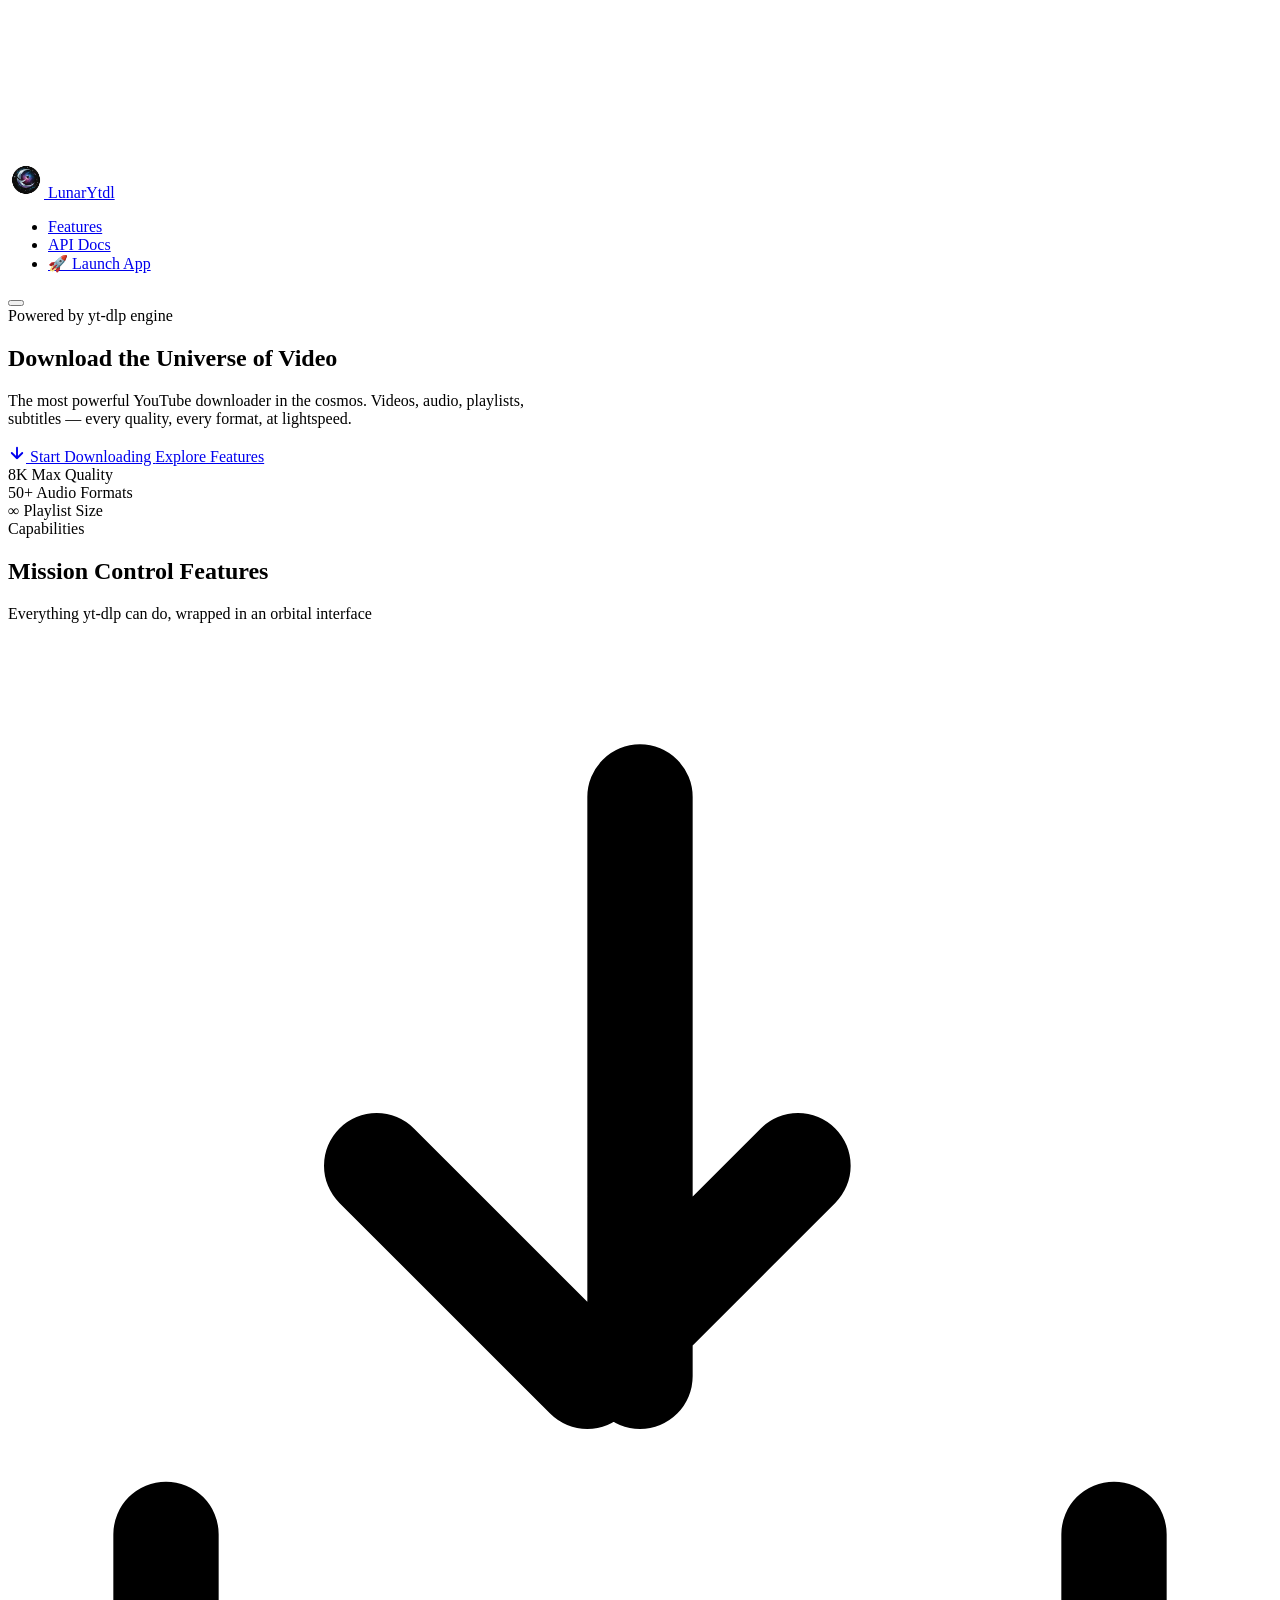
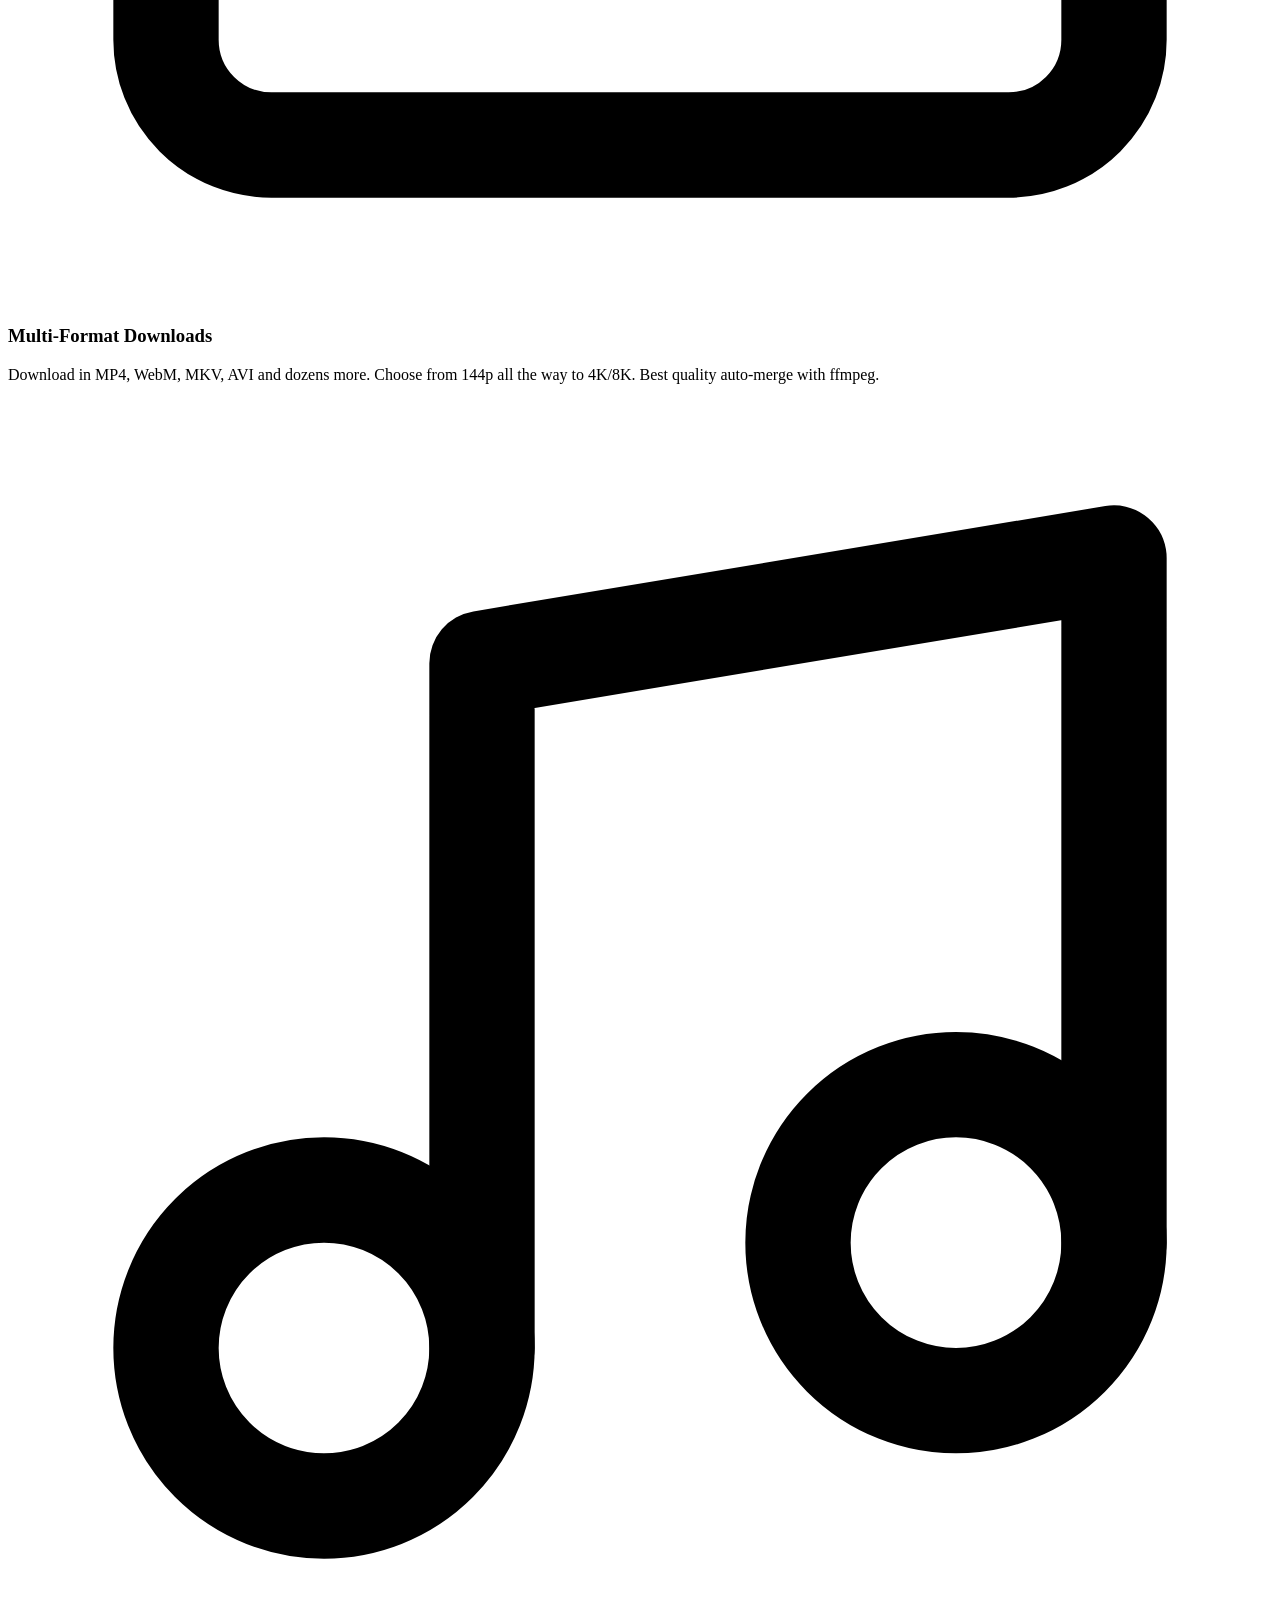
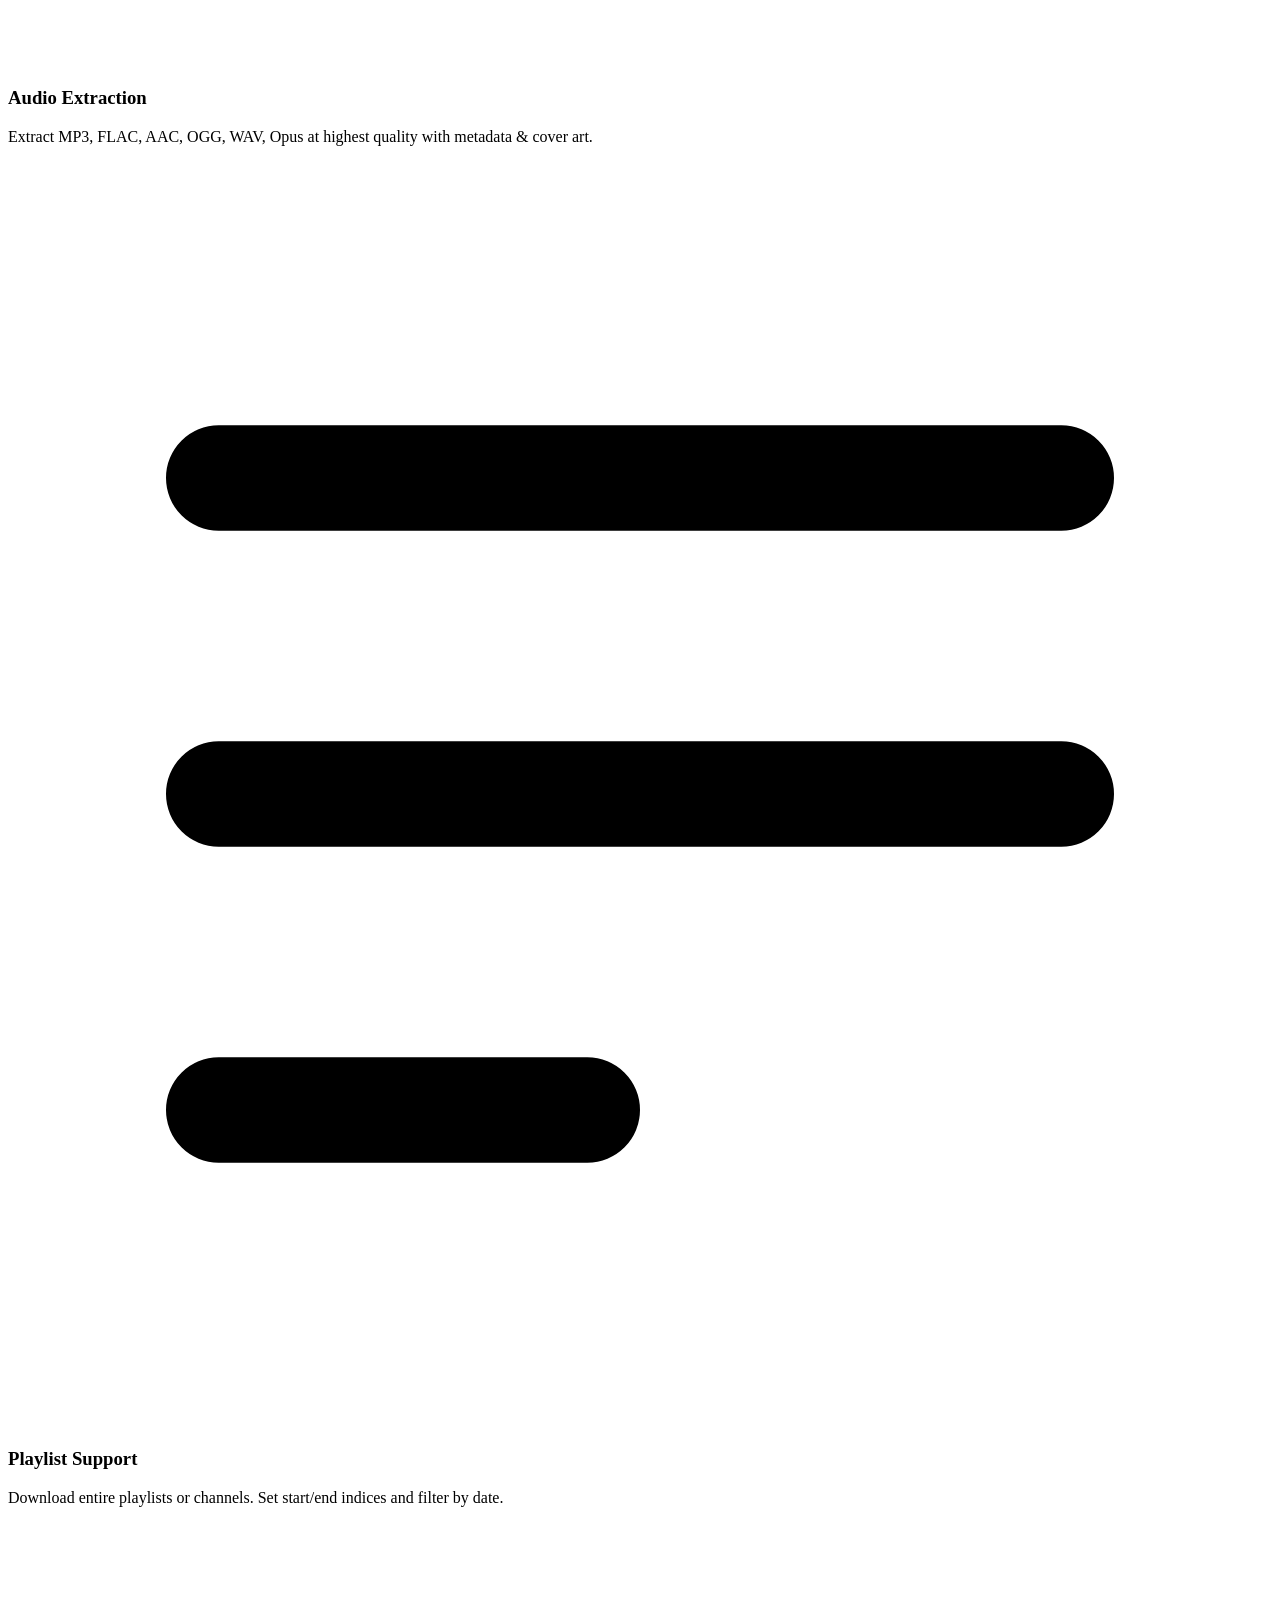
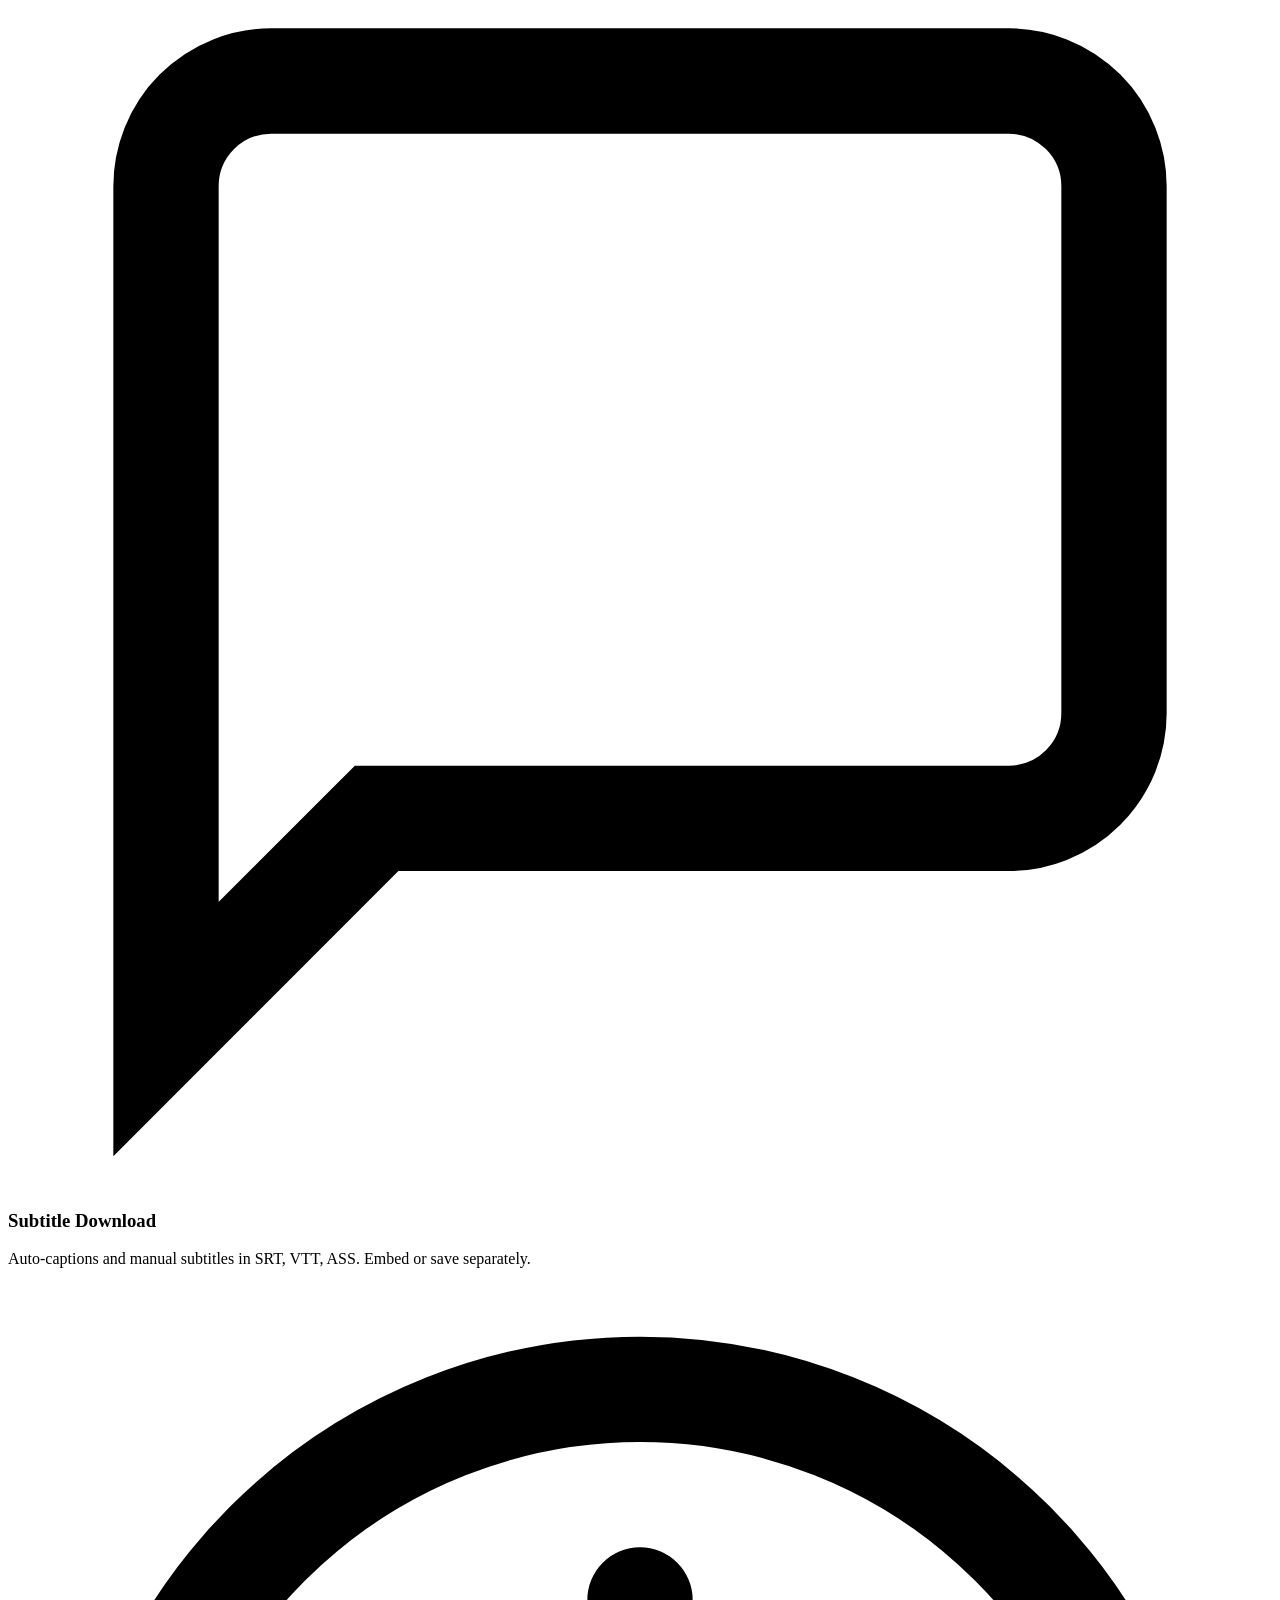
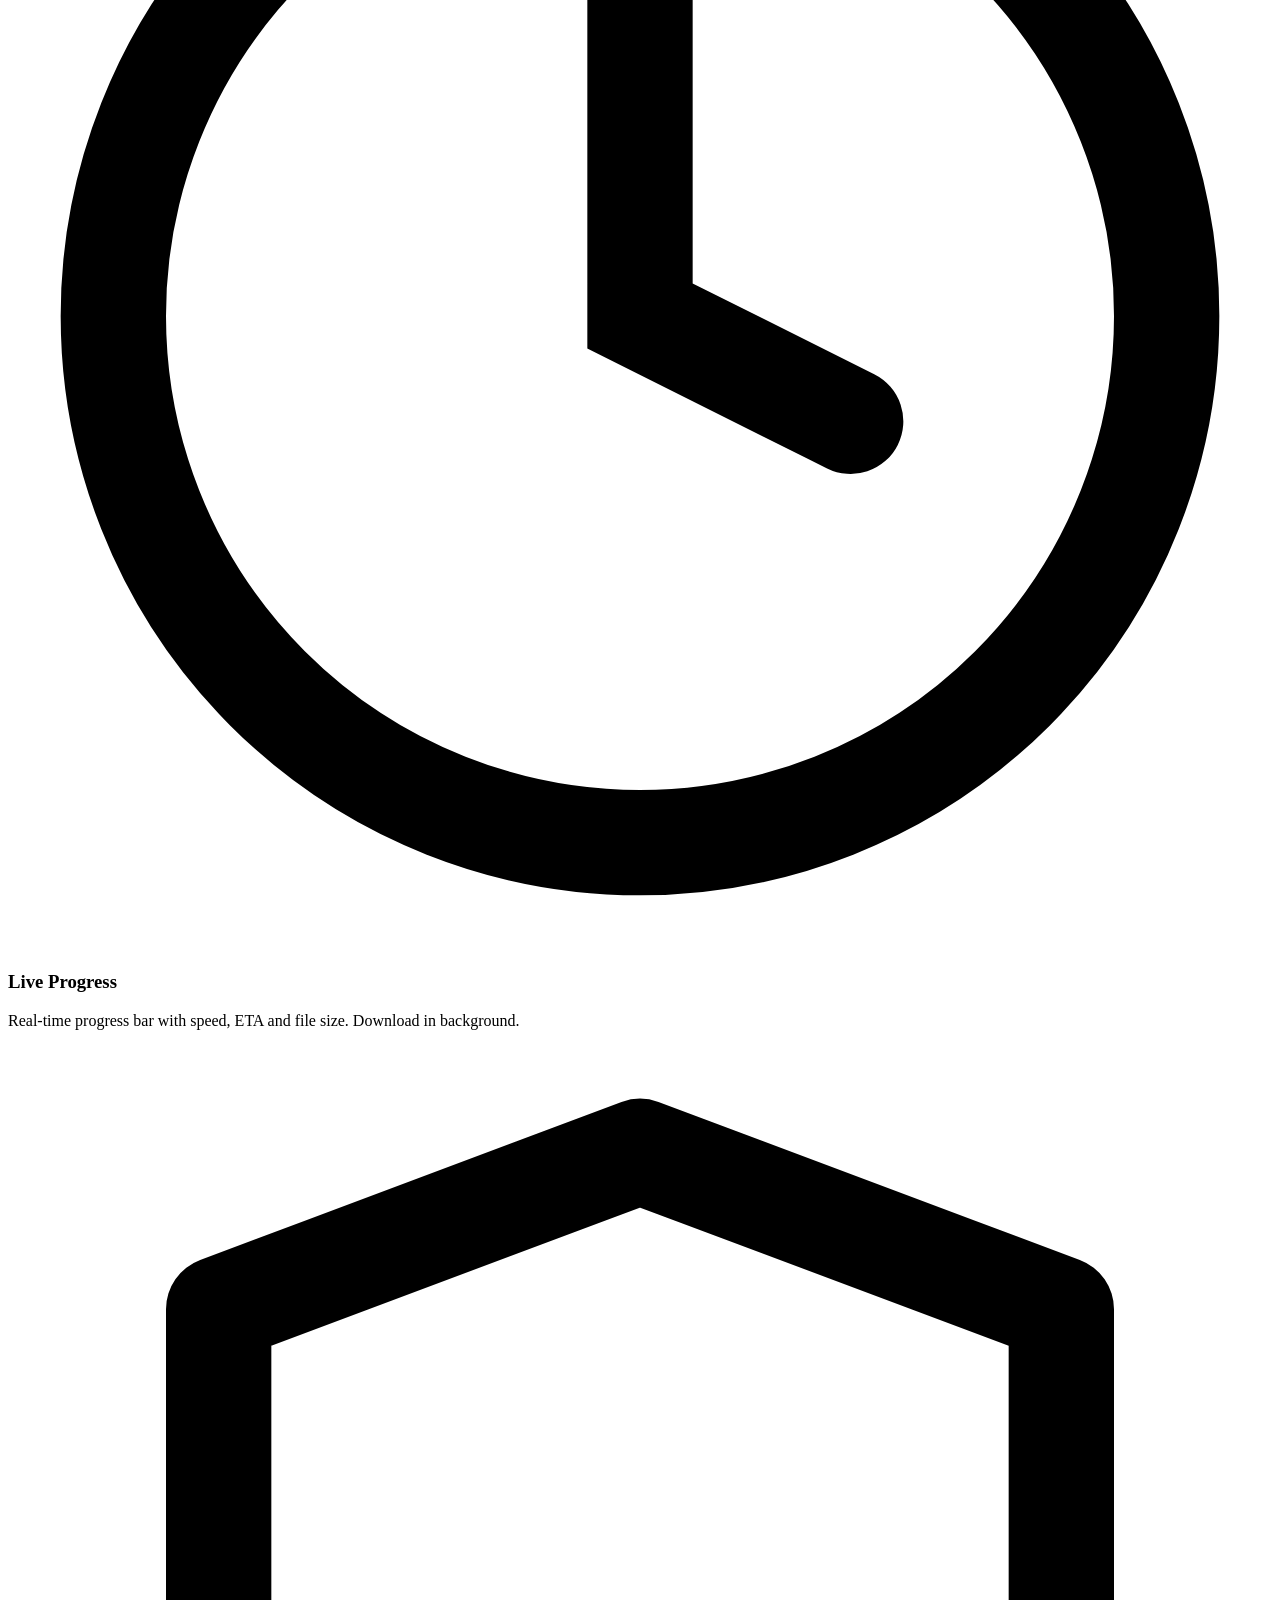
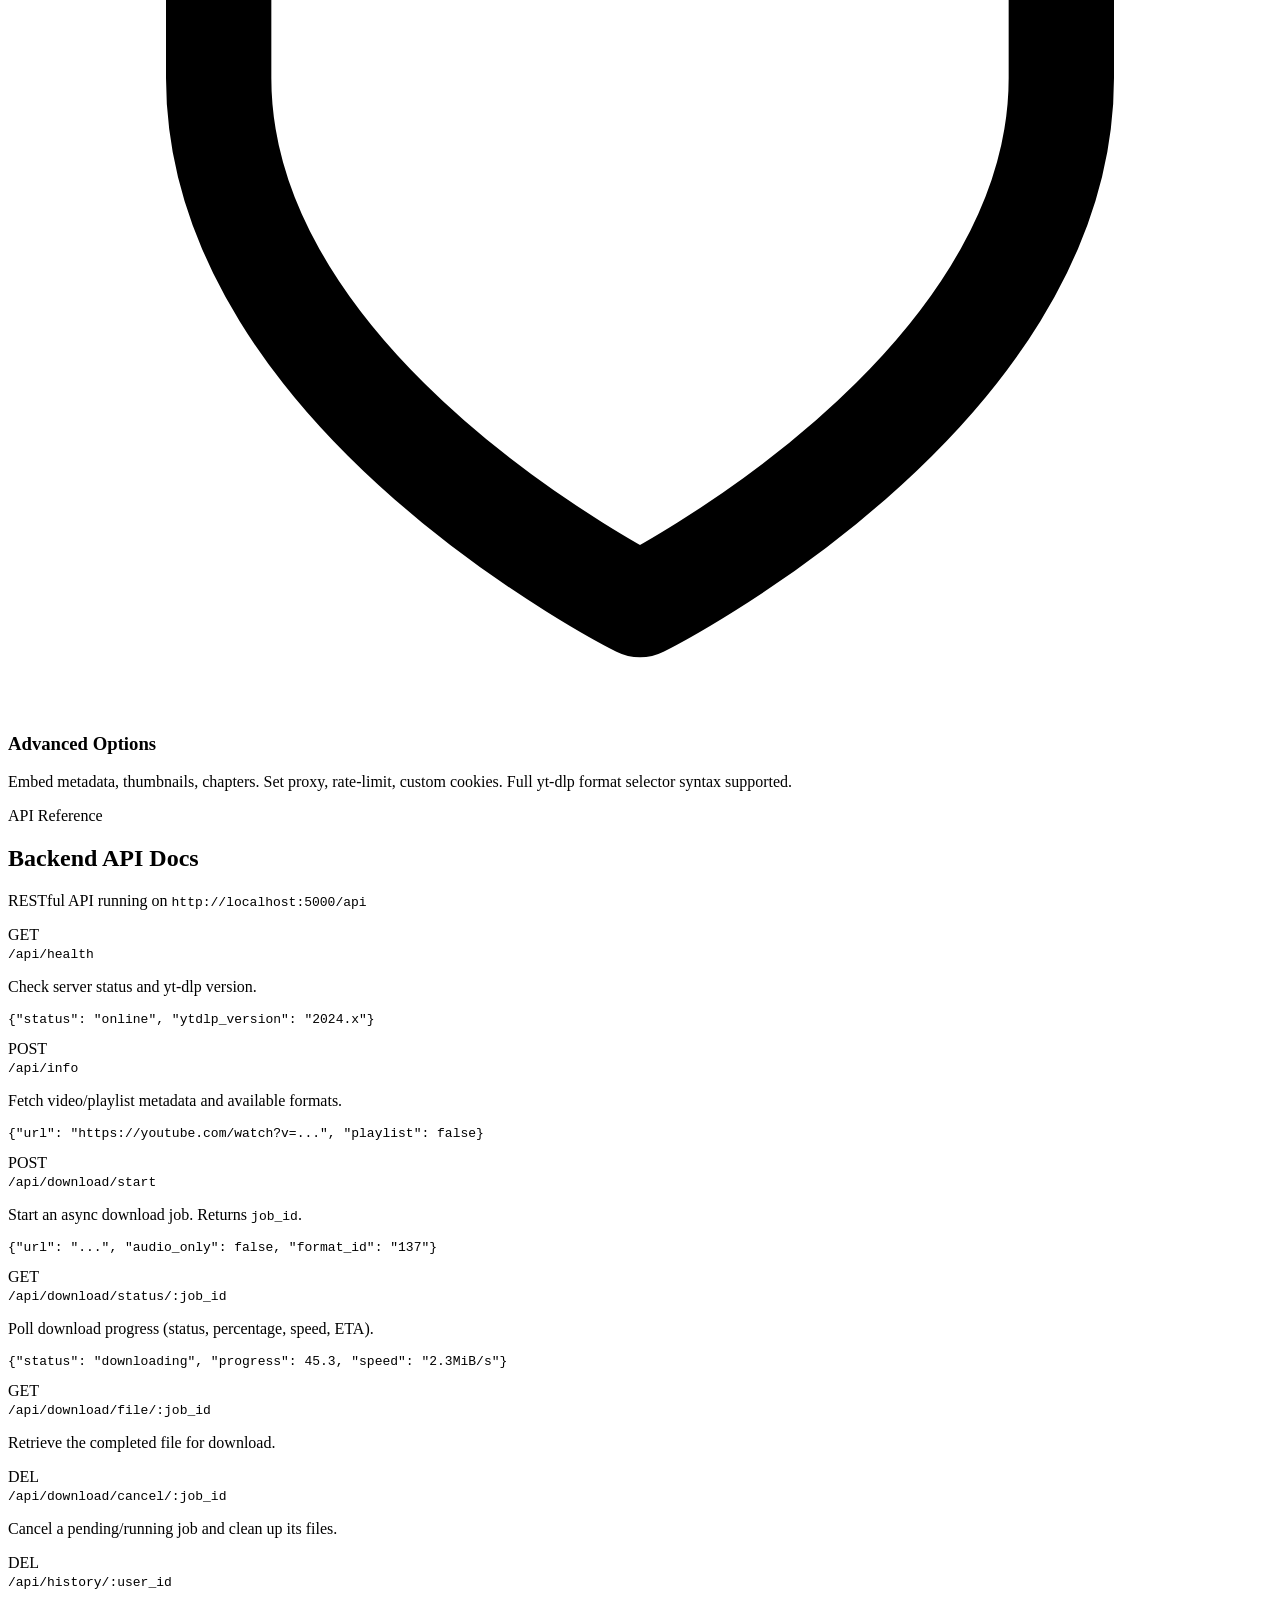
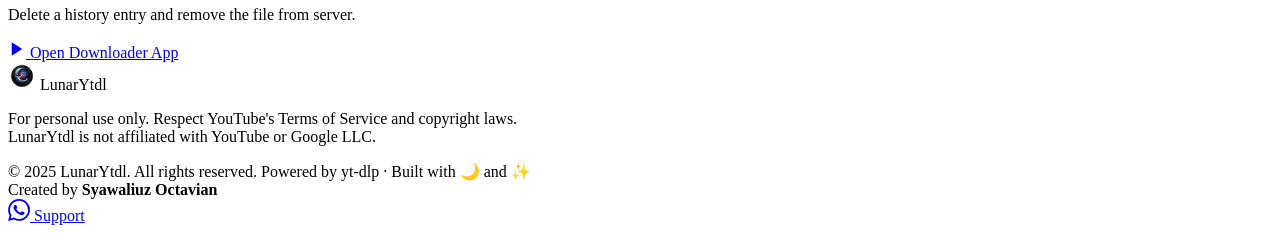
==== index.html @ 999de2ae "Add files via upload" ====
<!DOCTYPE html>
<html lang="en">
<head>
  <meta charset="UTF-8" />
  <meta name="viewport" content="width=device-width, initial-scale=1.0, viewport-fit=cover" />
  <meta name="description" content="LunarYtdl — Advanced YouTube Downloader. Download videos, audio, playlists with any quality." />
  <title>LunarYtdl — Documentation</title>

  <!-- Google Fonts -->
  <link rel="preconnect" href="https://fonts.googleapis.com" />
  <link rel="preconnect" href="https://fonts.gstatic.com" crossorigin />
  <link href="https://fonts.googleapis.com/css2?family=Outfit:wght@100..900&family=Space+Mono:ital,wght@0,400;0,700;1,400&display=swap" rel="stylesheet" />

  <!-- Stylesheets -->
  <link rel="stylesheet" href="css/main.css" />
  <link rel="stylesheet" href="css/animations.css" />
</head>
<body>

<!-- ═══════════════════════════════════════════════════
     CANVAS — Star Field Background
══════════════════════════════════════════════════════ -->
<canvas id="starfield" aria-hidden="true"></canvas>

<!-- ═══════════════════════════════════════════════════
     NEBULA BLOBS — Ambient background glows
══════════════════════════════════════════════════════ -->
<div class="nebula" aria-hidden="true">
  <div class="nebula__blob nebula__blob--1"></div>
  <div class="nebula__blob nebula__blob--2"></div>
  <div class="nebula__blob nebula__blob--3"></div>
</div>

<!-- ═══════════════════════════════════════════════════
     HEADER / NAV
══════════════════════════════════════════════════════ -->
<header class="header" id="header">
  <nav class="nav container">
    <!-- Logo -->
    <a href="/" class="logo" aria-label="LunarYtdl Home">
      <img class="logo__icon" src="logo.png" alt="LunarYtdl" width="36" height="36" style="border-radius:50%;object-fit:cover;">
      <span class="logo__text">Lunar<span class="logo__accent">Ytdl</span></span>
    </a>

    <!-- Nav links -->
    <ul class="nav__links" role="list">
      <li><a href="#features" class="nav__link">Features</a></li>
      <li><a href="#api-docs" class="nav__link">API Docs</a></li>
      <li><a href="downloader.html" class="btn btn--primary btn--sm">🚀 Launch App</a></li>
    </ul>

    <!-- Mobile menu toggle -->
    <button class="nav__burger" id="navBurger" aria-label="Toggle menu" aria-expanded="false">
      <span></span><span></span><span></span>
    </button>
  </nav>
</header>

<!-- ═══════════════════════════════════════════════════
     HERO SECTION
══════════════════════════════════════════════════════ -->
<section class="hero" id="hero">
  <div class="container hero__inner">
    <div class="hero__badge">
      <span class="pulse-dot" aria-hidden="true"></span>
      Powered by yt-dlp engine
    </div>

    <h1 class="hero__title">
      <span class="hero__title-line">Download the</span>
      <span class="hero__title-line hero__title-gradient">Universe of Video</span>
    </h1>

    <p class="hero__subtitle">
      The most powerful YouTube downloader in the cosmos. Videos, audio, playlists,<br class="desktop-only"/>
      subtitles — every quality, every format, at lightspeed.
    </p>

    <div class="hero__actions">
      <a href="downloader.html" class="btn btn--primary btn--lg">
        <svg width="18" height="18" viewBox="0 0 24 24" fill="none" aria-hidden="true"><path d="M12 5v14M5 12l7 7 7-7" stroke="currentColor" stroke-width="2.5" stroke-linecap="round" stroke-linejoin="round"/></svg>
        Start Downloading
      </a>
      <a href="#features" class="btn btn--ghost btn--lg">Explore Features</a>
    </div>

    <!-- Floating stats -->
    <div class="hero__stats" aria-label="Key statistics">
      <div class="stat-card">
        <span class="stat-card__number">8K</span>
        <span class="stat-card__label">Max Quality</span>
      </div>
      <div class="stat-card">
        <span class="stat-card__number">50+</span>
        <span class="stat-card__label">Audio Formats</span>
      </div>
      <div class="stat-card">
        <span class="stat-card__number">∞</span>
        <span class="stat-card__label">Playlist Size</span>
      </div>
    </div>
  </div>
</section>

<!-- ═══════════════════════════════════════════════════
     FEATURES SECTION
══════════════════════════════════════════════════════ -->
<section class="features section" id="features">
  <div class="container">
    <div class="section__header">
      <span class="section__eyebrow">Capabilities</span>
      <h2 class="section__title">Mission Control Features</h2>
      <p class="section__desc">Everything yt-dlp can do, wrapped in an orbital interface</p>
    </div>

    <div class="features__grid">
      <div class="feature-card feature-card--large">
        <div class="feature-card__icon">
          <svg viewBox="0 0 24 24" fill="none"><path d="M15 10l-4 4-4-4M12 14V3" stroke="currentColor" stroke-width="2" stroke-linecap="round" stroke-linejoin="round"/><path d="M3 17v2a2 2 0 002 2h14a2 2 0 002-2v-2" stroke="currentColor" stroke-width="2" stroke-linecap="round"/></svg>
        </div>
        <h3>Multi-Format Downloads</h3>
        <p>Download in MP4, WebM, MKV, AVI and dozens more. Choose from 144p all the way to 4K/8K. Best quality auto-merge with ffmpeg.</p>
      </div>

      <div class="feature-card">
        <div class="feature-card__icon">
          <svg viewBox="0 0 24 24" fill="none"><path d="M9 18V5l12-2v13" stroke="currentColor" stroke-width="2" stroke-linecap="round" stroke-linejoin="round"/><circle cx="6" cy="18" r="3" stroke="currentColor" stroke-width="2"/><circle cx="18" cy="16" r="3" stroke="currentColor" stroke-width="2"/></svg>
        </div>
        <h3>Audio Extraction</h3>
        <p>Extract MP3, FLAC, AAC, OGG, WAV, Opus at highest quality with metadata & cover art.</p>
      </div>

      <div class="feature-card">
        <div class="feature-card__icon">
          <svg viewBox="0 0 24 24" fill="none"><path d="M4 6h16M4 12h16M4 18h7" stroke="currentColor" stroke-width="2" stroke-linecap="round"/></svg>
        </div>
        <h3>Playlist Support</h3>
        <p>Download entire playlists or channels. Set start/end indices and filter by date.</p>
      </div>

      <div class="feature-card">
        <div class="feature-card__icon">
          <svg viewBox="0 0 24 24" fill="none"><path d="M21 15a2 2 0 01-2 2H7l-4 4V5a2 2 0 012-2h14a2 2 0 012 2z" stroke="currentColor" stroke-width="2" stroke-linecap="round"/></svg>
        </div>
        <h3>Subtitle Download</h3>
        <p>Auto-captions and manual subtitles in SRT, VTT, ASS. Embed or save separately.</p>
      </div>

      <div class="feature-card">
        <div class="feature-card__icon">
          <svg viewBox="0 0 24 24" fill="none"><circle cx="12" cy="12" r="10" stroke="currentColor" stroke-width="2"/><path d="M12 6v6l4 2" stroke="currentColor" stroke-width="2" stroke-linecap="round"/></svg>
        </div>
        <h3>Live Progress</h3>
        <p>Real-time progress bar with speed, ETA and file size. Download in background.</p>
      </div>

      <div class="feature-card feature-card--large">
        <div class="feature-card__icon">
          <svg viewBox="0 0 24 24" fill="none"><path d="M12 22s8-4 8-10V5l-8-3-8 3v7c0 6 8 10 8 10z" stroke="currentColor" stroke-width="2" stroke-linecap="round" stroke-linejoin="round"/></svg>
        </div>
        <h3>Advanced Options</h3>
        <p>Embed metadata, thumbnails, chapters. Set proxy, rate-limit, custom cookies. Full yt-dlp format selector syntax supported.</p>
      </div>
    </div>
  </div>
</section>

<!-- ═══════════════════════════════════════════════════
     API DOCUMENTATION SECTION
══════════════════════════════════════════════════════ -->
<section class="section" id="api-docs">
  <div class="container">
    <div class="section__header">
      <span class="section__eyebrow">API Reference</span>
      <h2 class="section__title">Backend API Docs</h2>
      <p class="section__desc">RESTful API running on <code class="inline-code">http://localhost:5000/api</code></p>
    </div>

    <div class="docs-grid">
      <div class="doc-card">
        <div class="doc-card__method doc-card__method--get">GET</div>
        <div class="doc-card__content">
          <code class="doc-card__endpoint">/api/health</code>
          <p>Check server status and yt-dlp version.</p>
          <pre class="doc-card__example">{"status": "online", "ytdlp_version": "2024.x"}</pre>
        </div>
      </div>

      <div class="doc-card">
        <div class="doc-card__method doc-card__method--post">POST</div>
        <div class="doc-card__content">
          <code class="doc-card__endpoint">/api/info</code>
          <p>Fetch video/playlist metadata and available formats.</p>
          <pre class="doc-card__example">{"url": "https://youtube.com/watch?v=...", "playlist": false}</pre>
        </div>
      </div>

      <div class="doc-card">
        <div class="doc-card__method doc-card__method--post">POST</div>
        <div class="doc-card__content">
          <code class="doc-card__endpoint">/api/download/start</code>
          <p>Start an async download job. Returns <code>job_id</code>.</p>
          <pre class="doc-card__example">{"url": "...", "audio_only": false, "format_id": "137"}</pre>
        </div>
      </div>

      <div class="doc-card">
        <div class="doc-card__method doc-card__method--get">GET</div>
        <div class="doc-card__content">
          <code class="doc-card__endpoint">/api/download/status/:job_id</code>
          <p>Poll download progress (status, percentage, speed, ETA).</p>
          <pre class="doc-card__example">{"status": "downloading", "progress": 45.3, "speed": "2.3MiB/s"}</pre>
        </div>
      </div>

      <div class="doc-card">
        <div class="doc-card__method doc-card__method--get">GET</div>
        <div class="doc-card__content">
          <code class="doc-card__endpoint">/api/download/file/:job_id</code>
          <p>Retrieve the completed file for download.</p>
        </div>
      </div>

      <div class="doc-card">
        <div class="doc-card__method doc-card__method--delete">DEL</div>
        <div class="doc-card__content">
          <code class="doc-card__endpoint">/api/download/cancel/:job_id</code>
          <p>Cancel a pending/running job and clean up its files.</p>
        </div>
      </div>

      <div class="doc-card">
        <div class="doc-card__method doc-card__method--delete">DEL</div>
        <div class="doc-card__content">
          <code class="doc-card__endpoint">/api/history/:user_id</code>
          <p>Delete a history entry and remove the file from server.</p>
        </div>
      </div>
    </div>

    <div class="docs-launch-cta">
      <a href="downloader.html" class="btn btn--primary btn--lg">
        <svg width="18" height="18" viewBox="0 0 24 24" fill="none" aria-hidden="true"><path d="M5 3l14 9-14 9V3z" fill="currentColor"/></svg>
        Open Downloader App
      </a>
    </div>
  </div>
</section>

<!-- ═══════════════════════════════════════════════════
     TOAST NOTIFICATIONS
══════════════════════════════════════════════════════ -->
<div class="toast-container" id="toastContainer" aria-live="polite" role="status"></div>

<!-- ═══════════════════════════════════════════════════
     FOOTER
══════════════════════════════════════════════════════ -->
<footer class="footer">
  <div class="container footer__inner">
    <div class="footer__brand">
      <img class="logo__icon" src="logo.png" alt="LunarYtdl" width="28" height="28" style="border-radius:50%;object-fit:cover;">
      <span class="footer__brand-name">LunarYtdl</span>
    </div>

    <p class="footer__disclaimer">
      For personal use only. Respect YouTube's Terms of Service and copyright laws.<br/>
      LunarYtdl is not affiliated with YouTube or Google LLC.
    </p>
  </div>

  <!-- Copyright bar -->
  <div class="footer__copyright">
    <div class="container">
      <span>© 2025 LunarYtdl. All rights reserved.</span>
      <span>Powered by yt-dlp · Built with 🌙 and ✨</span>
    </div>
  </div>
</footer>

<!-- Fixed creator credit bottom-right -->
<div class="creator-credit">Created by <strong>Syawaliuz Octavian</strong></div>

<!-- WhatsApp Contact Button -->
<a href="https://wa.me/?text=Hi%2C%20I%20need%20help%20with%20LunarYtdl" 
   class="wa-contact-btn" 
   target="_blank" 
   rel="noopener noreferrer"
   title="Contact Support via WhatsApp"
   aria-label="Contact support via WhatsApp">
  <svg viewBox="0 0 24 24" fill="currentColor" width="22" height="22">
    <path d="M17.472 14.382c-.297-.149-1.758-.867-2.03-.967-.273-.099-.471-.148-.67.15-.197.297-.767.966-.94 1.164-.173.199-.347.223-.644.075-.297-.15-1.255-.463-2.39-1.475-.883-.788-1.48-1.761-1.653-2.059-.173-.297-.018-.458.13-.606.134-.133.298-.347.446-.52.149-.174.198-.298.298-.497.099-.198.05-.371-.025-.52-.075-.149-.669-1.612-.916-2.207-.242-.579-.487-.5-.669-.51-.173-.008-.371-.01-.57-.01-.198 0-.52.074-.792.372-.272.297-1.04 1.016-1.04 2.479 0 1.462 1.065 2.875 1.213 3.074.149.198 2.096 3.2 5.077 4.487.709.306 1.262.489 1.694.625.712.227 1.36.195 1.871.118.571-.085 1.758-.719 2.006-1.413.248-.694.248-1.289.173-1.413-.074-.124-.272-.198-.57-.347m-5.421 7.403h-.004a9.87 9.87 0 01-5.031-1.378l-.361-.214-3.741.982.998-3.648-.235-.374a9.86 9.86 0 01-1.51-5.26c.001-5.45 4.436-9.884 9.888-9.884 2.64 0 5.122 1.03 6.988 2.898a9.825 9.825 0 012.893 6.994c-.003 5.45-4.437 9.884-9.885 9.884m8.413-18.297A11.815 11.815 0 0012.05 0C5.495 0 .16 5.335.157 11.892c0 2.096.547 4.142 1.588 5.945L.057 24l6.305-1.654a11.882 11.882 0 005.683 1.448h.005c6.554 0 11.89-5.335 11.893-11.893a11.821 11.821 0 00-3.48-8.413Z"/>
  </svg>
  <span>Support</span>
</a>

<!-- ═══════════════════════════════════════════════════
     SCRIPTS
══════════════════════════════════════════════════════ -->
<script src="js/stars.js"></script>
<script src="js/ui.js"></script>
<script>
  // Minimal init for docs page
  document.addEventListener('DOMContentLoaded', () => {
    if (typeof UI !== 'undefined') UI.init();
  });
</script>
</body>
</html>
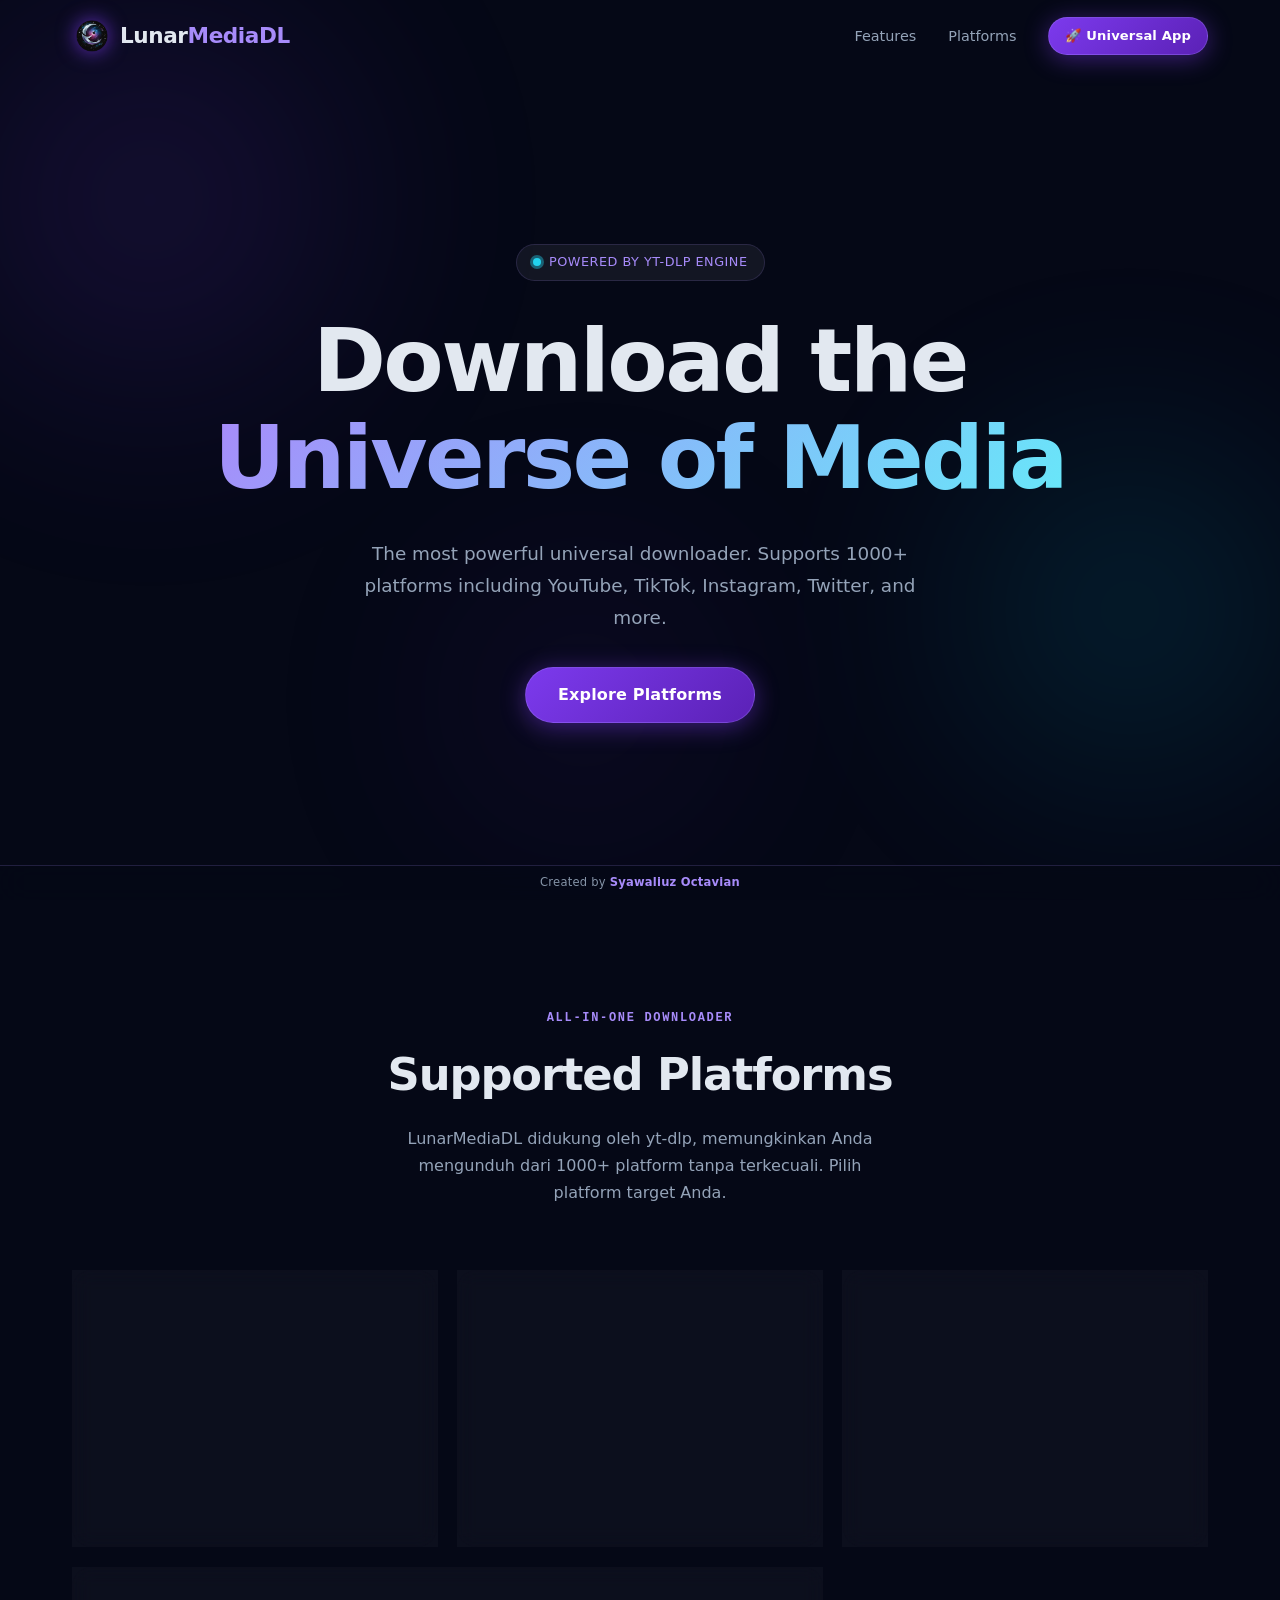
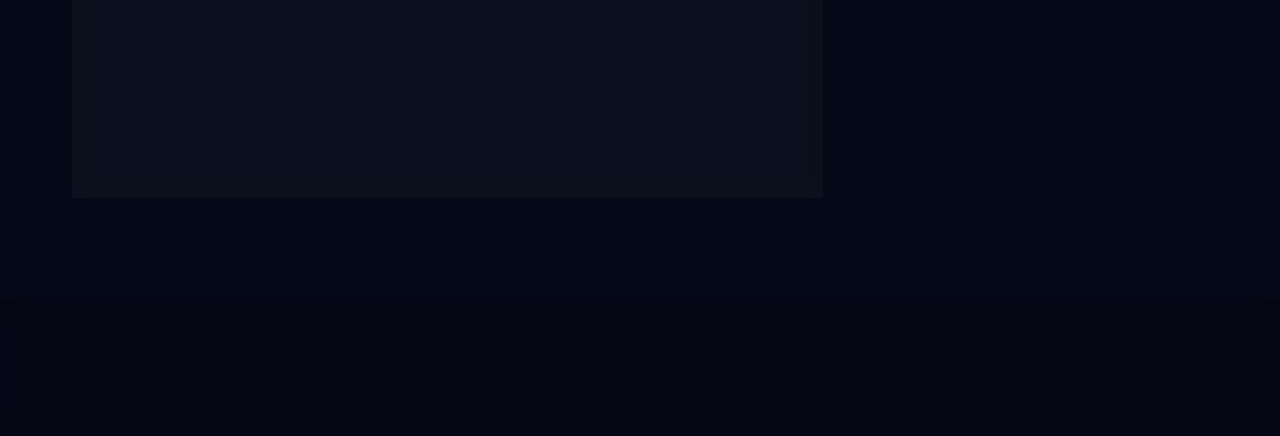
==== commit 280e5cb8: "Create index.html" ====
--- a/index.html
+++ b/index.html
@@ -3,306 +3,103 @@
 <head>
   <meta charset="UTF-8" />
   <meta name="viewport" content="width=device-width, initial-scale=1.0, viewport-fit=cover" />
-  <meta name="description" content="LunarYtdl — Advanced YouTube Downloader. Download videos, audio, playlists with any quality." />
-  <title>LunarYtdl — Documentation</title>
-
-  <!-- Google Fonts -->
+  <meta name="description" content="LunarMediaDL — Advanced Media Downloader for all platforms." />
+  <title>LunarMediaDL — Documentation</title>
   <link rel="preconnect" href="https://fonts.googleapis.com" />
   <link rel="preconnect" href="https://fonts.gstatic.com" crossorigin />
   <link href="https://fonts.googleapis.com/css2?family=Outfit:wght@100..900&family=Space+Mono:ital,wght@0,400;0,700;1,400&display=swap" rel="stylesheet" />
-
-  <!-- Stylesheets -->
   <link rel="stylesheet" href="css/main.css" />
   <link rel="stylesheet" href="css/animations.css" />
 </head>
 <body>
 
-<!-- ═══════════════════════════════════════════════════
-     CANVAS — Star Field Background
-══════════════════════════════════════════════════════ -->
 <canvas id="starfield" aria-hidden="true"></canvas>
-
-<!-- ═══════════════════════════════════════════════════
-     NEBULA BLOBS — Ambient background glows
-══════════════════════════════════════════════════════ -->
 <div class="nebula" aria-hidden="true">
-  <div class="nebula__blob nebula__blob--1"></div>
-  <div class="nebula__blob nebula__blob--2"></div>
-  <div class="nebula__blob nebula__blob--3"></div>
+  <div class="nebula__blob nebula__blob--1"></div><div class="nebula__blob nebula__blob--2"></div><div class="nebula__blob nebula__blob--3"></div>
 </div>
 
-<!-- ═══════════════════════════════════════════════════
-     HEADER / NAV
-══════════════════════════════════════════════════════ -->
 <header class="header" id="header">
   <nav class="nav container">
-    <!-- Logo -->
-    <a href="/" class="logo" aria-label="LunarYtdl Home">
-      <img class="logo__icon" src="logo.png" alt="LunarYtdl" width="36" height="36" style="border-radius:50%;object-fit:cover;">
-      <span class="logo__text">Lunar<span class="logo__accent">Ytdl</span></span>
+    <a href="/" class="logo" aria-label="LunarMediaDL Home">
+      <img class="logo__icon" src="logo.png" alt="LunarMediaDL" width="36" height="36" style="border-radius:50%;object-fit:cover;">
+      <span class="logo__text">Lunar<span class="logo__accent">MediaDL</span></span>
     </a>
-
-    <!-- Nav links -->
     <ul class="nav__links" role="list">
       <li><a href="#features" class="nav__link">Features</a></li>
-      <li><a href="#api-docs" class="nav__link">API Docs</a></li>
-      <li><a href="downloader.html" class="btn btn--primary btn--sm">🚀 Launch App</a></li>
+      <li><a href="#platforms" class="nav__link">Platforms</a></li>
+      <li><a href="universal.html" class="btn btn--primary btn--sm">🚀 Universal App</a></li>
     </ul>
-
-    <!-- Mobile menu toggle -->
-    <button class="nav__burger" id="navBurger" aria-label="Toggle menu" aria-expanded="false">
-      <span></span><span></span><span></span>
-    </button>
   </nav>
 </header>
 
-<!-- ═══════════════════════════════════════════════════
-     HERO SECTION
-══════════════════════════════════════════════════════ -->
 <section class="hero" id="hero">
   <div class="container hero__inner">
-    <div class="hero__badge">
-      <span class="pulse-dot" aria-hidden="true"></span>
-      Powered by yt-dlp engine
+    <div class="hero__badge"><span class="pulse-dot"></span>Powered by yt-dlp engine</div>
+    <h1 class="hero__title">
+      <span class="hero__title-line">Download the</span>
+      <span class="hero__title-line hero__title-gradient">Universe of Media</span>
+    </h1>
+    <p class="hero__subtitle">The most powerful universal downloader. Supports 1000+ platforms including YouTube, TikTok, Instagram, Twitter, and more.</p>
+    <div class="hero__actions">
+      <a href="#platforms" class="btn btn--primary btn--lg">Explore Platforms</a>
+    </div>
+  </div>
+</section>
+
+<!-- PLATFORMS SECTION BARU -->
+<section class="section" id="platforms">
+  <div class="container">
+    <div class="section__header">
+      <span class="section__eyebrow">All-in-One Downloader</span>
+      <h2 class="section__title">Supported Platforms</h2>
+      <p class="section__desc">LunarMediaDL didukung oleh yt-dlp, memungkinkan Anda mengunduh dari 1000+ platform tanpa terkecuali. Pilih platform target Anda.</p>
     </div>
 
-    <h1 class="hero__title">
-      <span class="hero__title-line">Download the</span>
-      <span class="hero__title-line hero__title-gradient">Universe of Video</span>
-    </h1>
+    <div class="features__grid">
+      <!-- YouTube -->
+      <div class="feature-card">
+        <h3>🔴 YouTube</h3>
+        <p><strong>Keunggulan:</strong> Mendukung hingga resolusi 8K, ekstrak audio lossless (FLAC/WAV), unduh playlist lengkap, dan embed metadata serta thumbnail secara langsung.</p><br/>
+        <a href="downloader.html" class="btn btn--primary btn--sm" style="width:100%">Buka YouTube DL</a>
+      </div>
 
-    <p class="hero__subtitle">
-      The most powerful YouTube downloader in the cosmos. Videos, audio, playlists,<br class="desktop-only"/>
-      subtitles — every quality, every format, at lightspeed.
-    </p>
+      <!-- TikTok -->
+      <div class="feature-card">
+        <h3>🎵 TikTok</h3>
+        <p><strong>Keunggulan:</strong> Unduh video tanpa watermark (otomatis), ekstrak original sound (MP3), proses yang sangat cepat, ringan, dan mendukung semua format TikTok.</p><br/>
+        <a href="tiktok.html" class="btn btn--primary btn--sm" style="width:100%">Buka TikTok DL</a>
+      </div>
 
-    <div class="hero__actions">
-      <a href="downloader.html" class="btn btn--primary btn--lg">
-        <svg width="18" height="18" viewBox="0 0 24 24" fill="none" aria-hidden="true"><path d="M12 5v14M5 12l7 7 7-7" stroke="currentColor" stroke-width="2.5" stroke-linecap="round" stroke-linejoin="round"/></svg>
-        Start Downloading
-      </a>
-      <a href="#features" class="btn btn--ghost btn--lg">Explore Features</a>
-    </div>
+      <!-- Instagram -->
+      <div class="feature-card">
+        <h3>📸 Instagram</h3>
+        <p><strong>Keunggulan:</strong> Mendukung pengunduhan Reels, IGTV, dan Post. Kualitas video original maksimal, mendukung embed deskripsi IG langsung ke metadata file Anda.</p><br/>
+        <a href="instagram.html" class="btn btn--primary btn--sm" style="width:100%">Buka Instagram DL</a>
+      </div>
 
-    <!-- Floating stats -->
-    <div class="hero__stats" aria-label="Key statistics">
-      <div class="stat-card">
-        <span class="stat-card__number">8K</span>
-        <span class="stat-card__label">Max Quality</span>
-      </div>
-      <div class="stat-card">
-        <span class="stat-card__number">50+</span>
-        <span class="stat-card__label">Audio Formats</span>
-      </div>
-      <div class="stat-card">
-        <span class="stat-card__number">∞</span>
-        <span class="stat-card__label">Playlist Size</span>
+      <!-- Universal / Others -->
+      <div class="feature-card feature-card--large">
+        <h3>🌐 1000+ Platform Lainnya (Universal)</h3>
+        <p><strong>Keunggulan:</strong> Mendukung penuh Facebook, Twitter (X), Vimeo, Reddit, Twitch, Soundcloud, Pinterest, Bilibili, Vevo, Dailymotion, dan ribuan situs lainnya tanpa satupun yang terlewat. Sistem secara otomatis mendeteksi platform dari URL yang dimasukkan.</p><br/>
+        <a href="universal.html" class="btn btn--primary btn--sm" style="width:100%; text-align:center;">Buka Universal Downloader (Semua Situs)</a>
       </div>
     </div>
   </div>
 </section>
 
-<!-- ═══════════════════════════════════════════════════
-     FEATURES SECTION
-══════════════════════════════════════════════════════ -->
-<section class="features section" id="features">
-  <div class="container">
-    <div class="section__header">
-      <span class="section__eyebrow">Capabilities</span>
-      <h2 class="section__title">Mission Control Features</h2>
-      <p class="section__desc">Everything yt-dlp can do, wrapped in an orbital interface</p>
-    </div>
-
-    <div class="features__grid">
-      <div class="feature-card feature-card--large">
-        <div class="feature-card__icon">
-          <svg viewBox="0 0 24 24" fill="none"><path d="M15 10l-4 4-4-4M12 14V3" stroke="currentColor" stroke-width="2" stroke-linecap="round" stroke-linejoin="round"/><path d="M3 17v2a2 2 0 002 2h14a2 2 0 002-2v-2" stroke="currentColor" stroke-width="2" stroke-linecap="round"/></svg>
-        </div>
-        <h3>Multi-Format Downloads</h3>
-        <p>Download in MP4, WebM, MKV, AVI and dozens more. Choose from 144p all the way to 4K/8K. Best quality auto-merge with ffmpeg.</p>
-      </div>
-
-      <div class="feature-card">
-        <div class="feature-card__icon">
-          <svg viewBox="0 0 24 24" fill="none"><path d="M9 18V5l12-2v13" stroke="currentColor" stroke-width="2" stroke-linecap="round" stroke-linejoin="round"/><circle cx="6" cy="18" r="3" stroke="currentColor" stroke-width="2"/><circle cx="18" cy="16" r="3" stroke="currentColor" stroke-width="2"/></svg>
-        </div>
-        <h3>Audio Extraction</h3>
-        <p>Extract MP3, FLAC, AAC, OGG, WAV, Opus at highest quality with metadata & cover art.</p>
-      </div>
-
-      <div class="feature-card">
-        <div class="feature-card__icon">
-          <svg viewBox="0 0 24 24" fill="none"><path d="M4 6h16M4 12h16M4 18h7" stroke="currentColor" stroke-width="2" stroke-linecap="round"/></svg>
-        </div>
-        <h3>Playlist Support</h3>
-        <p>Download entire playlists or channels. Set start/end indices and filter by date.</p>
-      </div>
-
-      <div class="feature-card">
-        <div class="feature-card__icon">
-          <svg viewBox="0 0 24 24" fill="none"><path d="M21 15a2 2 0 01-2 2H7l-4 4V5a2 2 0 012-2h14a2 2 0 012 2z" stroke="currentColor" stroke-width="2" stroke-linecap="round"/></svg>
-        </div>
-        <h3>Subtitle Download</h3>
-        <p>Auto-captions and manual subtitles in SRT, VTT, ASS. Embed or save separately.</p>
-      </div>
-
-      <div class="feature-card">
-        <div class="feature-card__icon">
-          <svg viewBox="0 0 24 24" fill="none"><circle cx="12" cy="12" r="10" stroke="currentColor" stroke-width="2"/><path d="M12 6v6l4 2" stroke="currentColor" stroke-width="2" stroke-linecap="round"/></svg>
-        </div>
-        <h3>Live Progress</h3>
-        <p>Real-time progress bar with speed, ETA and file size. Download in background.</p>
-      </div>
-
-      <div class="feature-card feature-card--large">
-        <div class="feature-card__icon">
-          <svg viewBox="0 0 24 24" fill="none"><path d="M12 22s8-4 8-10V5l-8-3-8 3v7c0 6 8 10 8 10z" stroke="currentColor" stroke-width="2" stroke-linecap="round" stroke-linejoin="round"/></svg>
-        </div>
-        <h3>Advanced Options</h3>
-        <p>Embed metadata, thumbnails, chapters. Set proxy, rate-limit, custom cookies. Full yt-dlp format selector syntax supported.</p>
-      </div>
-    </div>
-  </div>
-</section>
-
-<!-- ═══════════════════════════════════════════════════
-     API DOCUMENTATION SECTION
-══════════════════════════════════════════════════════ -->
-<section class="section" id="api-docs">
-  <div class="container">
-    <div class="section__header">
-      <span class="section__eyebrow">API Reference</span>
-      <h2 class="section__title">Backend API Docs</h2>
-      <p class="section__desc">RESTful API running on <code class="inline-code">http://localhost:5000/api</code></p>
-    </div>
-
-    <div class="docs-grid">
-      <div class="doc-card">
-        <div class="doc-card__method doc-card__method--get">GET</div>
-        <div class="doc-card__content">
-          <code class="doc-card__endpoint">/api/health</code>
-          <p>Check server status and yt-dlp version.</p>
-          <pre class="doc-card__example">{"status": "online", "ytdlp_version": "2024.x"}</pre>
-        </div>
-      </div>
-
-      <div class="doc-card">
-        <div class="doc-card__method doc-card__method--post">POST</div>
-        <div class="doc-card__content">
-          <code class="doc-card__endpoint">/api/info</code>
-          <p>Fetch video/playlist metadata and available formats.</p>
-          <pre class="doc-card__example">{"url": "https://youtube.com/watch?v=...", "playlist": false}</pre>
-        </div>
-      </div>
-
-      <div class="doc-card">
-        <div class="doc-card__method doc-card__method--post">POST</div>
-        <div class="doc-card__content">
-          <code class="doc-card__endpoint">/api/download/start</code>
-          <p>Start an async download job. Returns <code>job_id</code>.</p>
-          <pre class="doc-card__example">{"url": "...", "audio_only": false, "format_id": "137"}</pre>
-        </div>
-      </div>
-
-      <div class="doc-card">
-        <div class="doc-card__method doc-card__method--get">GET</div>
-        <div class="doc-card__content">
-          <code class="doc-card__endpoint">/api/download/status/:job_id</code>
-          <p>Poll download progress (status, percentage, speed, ETA).</p>
-          <pre class="doc-card__example">{"status": "downloading", "progress": 45.3, "speed": "2.3MiB/s"}</pre>
-        </div>
-      </div>
-
-      <div class="doc-card">
-        <div class="doc-card__method doc-card__method--get">GET</div>
-        <div class="doc-card__content">
-          <code class="doc-card__endpoint">/api/download/file/:job_id</code>
-          <p>Retrieve the completed file for download.</p>
-        </div>
-      </div>
-
-      <div class="doc-card">
-        <div class="doc-card__method doc-card__method--delete">DEL</div>
-        <div class="doc-card__content">
-          <code class="doc-card__endpoint">/api/download/cancel/:job_id</code>
-          <p>Cancel a pending/running job and clean up its files.</p>
-        </div>
-      </div>
-
-      <div class="doc-card">
-        <div class="doc-card__method doc-card__method--delete">DEL</div>
-        <div class="doc-card__content">
-          <code class="doc-card__endpoint">/api/history/:user_id</code>
-          <p>Delete a history entry and remove the file from server.</p>
-        </div>
-      </div>
-    </div>
-
-    <div class="docs-launch-cta">
-      <a href="downloader.html" class="btn btn--primary btn--lg">
-        <svg width="18" height="18" viewBox="0 0 24 24" fill="none" aria-hidden="true"><path d="M5 3l14 9-14 9V3z" fill="currentColor"/></svg>
-        Open Downloader App
-      </a>
-    </div>
-  </div>
-</section>
-
-<!-- ═══════════════════════════════════════════════════
-     TOAST NOTIFICATIONS
-══════════════════════════════════════════════════════ -->
-<div class="toast-container" id="toastContainer" aria-live="polite" role="status"></div>
-
-<!-- ═══════════════════════════════════════════════════
-     FOOTER
-══════════════════════════════════════════════════════ -->
 <footer class="footer">
   <div class="container footer__inner">
     <div class="footer__brand">
-      <img class="logo__icon" src="logo.png" alt="LunarYtdl" width="28" height="28" style="border-radius:50%;object-fit:cover;">
-      <span class="footer__brand-name">LunarYtdl</span>
+      <img class="logo__icon" src="logo.png" alt="LunarMediaDL" width="28" height="28" style="border-radius:50%;object-fit:cover;">
+      <span class="footer__brand-name">LunarMediaDL</span>
     </div>
-
-    <p class="footer__disclaimer">
-      For personal use only. Respect YouTube's Terms of Service and copyright laws.<br/>
-      LunarYtdl is not affiliated with YouTube or Google LLC.
-    </p>
-  </div>
-
-  <!-- Copyright bar -->
-  <div class="footer__copyright">
-    <div class="container">
-      <span>© 2025 LunarYtdl. All rights reserved.</span>
-      <span>Powered by yt-dlp · Built with 🌙 and ✨</span>
-    </div>
+    <p class="footer__disclaimer">For personal use only. Respect platform Terms of Service and copyright laws.</p>
   </div>
 </footer>
-
-<!-- Fixed creator credit bottom-right -->
 <div class="creator-credit">Created by <strong>Syawaliuz Octavian</strong></div>
 
-<!-- WhatsApp Contact Button -->
-<a href="https://wa.me/?text=Hi%2C%20I%20need%20help%20with%20LunarYtdl" 
-   class="wa-contact-btn" 
-   target="_blank" 
-   rel="noopener noreferrer"
-   title="Contact Support via WhatsApp"
-   aria-label="Contact support via WhatsApp">
-  <svg viewBox="0 0 24 24" fill="currentColor" width="22" height="22">
-    <path d="M17.472 14.382c-.297-.149-1.758-.867-2.03-.967-.273-.099-.471-.148-.67.15-.197.297-.767.966-.94 1.164-.173.199-.347.223-.644.075-.297-.15-1.255-.463-2.39-1.475-.883-.788-1.48-1.761-1.653-2.059-.173-.297-.018-.458.13-.606.134-.133.298-.347.446-.52.149-.174.198-.298.298-.497.099-.198.05-.371-.025-.52-.075-.149-.669-1.612-.916-2.207-.242-.579-.487-.5-.669-.51-.173-.008-.371-.01-.57-.01-.198 0-.52.074-.792.372-.272.297-1.04 1.016-1.04 2.479 0 1.462 1.065 2.875 1.213 3.074.149.198 2.096 3.2 5.077 4.487.709.306 1.262.489 1.694.625.712.227 1.36.195 1.871.118.571-.085 1.758-.719 2.006-1.413.248-.694.248-1.289.173-1.413-.074-.124-.272-.198-.57-.347m-5.421 7.403h-.004a9.87 9.87 0 01-5.031-1.378l-.361-.214-3.741.982.998-3.648-.235-.374a9.86 9.86 0 01-1.51-5.26c.001-5.45 4.436-9.884 9.888-9.884 2.64 0 5.122 1.03 6.988 2.898a9.825 9.825 0 012.893 6.994c-.003 5.45-4.437 9.884-9.885 9.884m8.413-18.297A11.815 11.815 0 0012.05 0C5.495 0 .16 5.335.157 11.892c0 2.096.547 4.142 1.588 5.945L.057 24l6.305-1.654a11.882 11.882 0 005.683 1.448h.005c6.554 0 11.89-5.335 11.893-11.893a11.821 11.821 0 00-3.48-8.413Z"/>
-  </svg>
-  <span>Support</span>
-</a>
-
-<!-- ═══════════════════════════════════════════════════
-     SCRIPTS
-══════════════════════════════════════════════════════ -->
 <script src="js/stars.js"></script>
 <script src="js/ui.js"></script>
-<script>
-  // Minimal init for docs page
-  document.addEventListener('DOMContentLoaded', () => {
-    if (typeof UI !== 'undefined') UI.init();
-  });
-</script>
+<script>document.addEventListener('DOMContentLoaded', () => { if (typeof UI !== 'undefined') UI.init(); });</script>
 </body>
-</html>+</html>
--- a/css/main.css
+++ b/css/main.css
@@ -0,0 +1,1686 @@
+/* ═══════════════════════════════════════════════════════════
+   LunarYtdl — Main Stylesheet
+   Space theme · Glassmorphism · Futuristic · Production-grade
+   Author: Syawaliuz Octavian
+═══════════════════════════════════════════════════════════ */
+
+/* ── Custom Properties ──────────────────────────────────── */
+:root {
+  /* Color palette */
+  --clr-bg:          #050816;
+  --clr-bg-2:        #0a0f2e;
+  --clr-surface:     rgba(255 255 255 / 0.03);
+  --clr-surface-2:   rgba(255 255 255 / 0.06);
+  --clr-border:      rgba(167 139 250 / 0.15);
+  --clr-border-2:    rgba(167 139 250 / 0.25);
+
+  /* Purple accent */
+  --clr-primary:     #7c3aed;
+  --clr-primary-2:   #a78bfa;
+  --clr-primary-glow:rgba(124 58 237 / 0.45);
+  --clr-primary-soft:rgba(167 139 250 / 0.12);
+
+  /* Cyan accent */
+  --clr-accent:      #06b6d4;
+  --clr-accent-2:    #67e8f9;
+  --clr-accent-glow: rgba(6 182 212 / 0.35);
+
+  /* Status */
+  --clr-success:     #22d3ee;
+  --clr-error:       #f87171;
+  --clr-warning:     #fbbf24;
+
+  /* Text */
+  --clr-text:        #e2e8f0;
+  --clr-text-muted:  #94a3b8;
+  --clr-text-faint:  #475569;
+
+  /* Typography */
+  --font-sans:  'Outfit', system-ui, sans-serif;
+  --font-mono:  'Space Mono', 'Courier New', monospace;
+
+  /* Spacing */
+  --space-xs:  0.25rem;
+  --space-sm:  0.5rem;
+  --space-md:  1rem;
+  --space-lg:  1.5rem;
+  --space-xl:  2rem;
+  --space-2xl: 3rem;
+  --space-3xl: 5rem;
+
+  /* Border radius */
+  --radius-sm: 6px;
+  --radius-md: 12px;
+  --radius-lg: 20px;
+  --radius-xl: 28px;
+  --radius-full: 9999px;
+
+  /* Transitions */
+  --ease-out:   cubic-bezier(0.16, 1, 0.3, 1);
+  --ease-spring:cubic-bezier(0.34, 1.56, 0.64, 1);
+
+  /* Shadows */
+  --shadow-glow:  0 0 40px var(--clr-primary-glow);
+  --shadow-card:  0 4px 32px rgba(0 0 0 / 0.5);
+  --shadow-float: 0 20px 60px rgba(0 0 0 / 0.6);
+
+  /* Layout */
+  --container:  1200px;
+  --header-h:   72px;
+}
+
+/* ── Reset ──────────────────────────────────────────────── */
+*, *::before, *::after { box-sizing: border-box; margin: 0; padding: 0; }
+
+html {
+  scroll-behavior: smooth;
+  -webkit-text-size-adjust: 100%;
+  scroll-padding-top: calc(var(--header-h) + 1rem);
+}
+
+body {
+  font-family: var(--font-sans);
+  font-size: clamp(0.9rem, 1.5vw, 1rem);
+  line-height: 1.7;
+  color: var(--clr-text);
+  background: var(--clr-bg);
+  overflow-x: hidden;
+  min-height: 100vh;
+}
+
+img { display: block; max-width: 100%; }
+a  { color: inherit; text-decoration: none; }
+button { cursor: pointer; font-family: inherit; border: none; background: none; }
+input, select, textarea { font-family: inherit; }
+ul[role="list"], ol[role="list"] { list-style: none; }
+
+/* ── Utility ────────────────────────────────────────────── */
+.container {
+  width: min(100%, var(--container));
+  margin-inline: auto;
+  padding-inline: clamp(1rem, 4vw, 2rem);
+}
+.hidden        { display: none !important; }
+.desktop-only  { display: none; }
+@media (min-width: 768px) { .desktop-only { display: inline; } }
+
+/* ── Starfield canvas ───────────────────────────────────── */
+#starfield {
+  position: fixed;
+  inset: 0;
+  z-index: 0;
+  pointer-events: none;
+}
+
+/* ── Nebula blobs ───────────────────────────────────────── */
+.nebula {
+  position: fixed;
+  inset: 0;
+  z-index: 0;
+  pointer-events: none;
+  overflow: hidden;
+}
+.nebula__blob {
+  position: absolute;
+  border-radius: 50%;
+  filter: blur(100px);
+  opacity: 0.18;
+}
+.nebula__blob--1 {
+  width: 600px; height: 600px;
+  background: radial-gradient(circle, #7c3aed, transparent 70%);
+  top: -100px; left: -150px;
+}
+.nebula__blob--2 {
+  width: 500px; height: 500px;
+  background: radial-gradient(circle, #06b6d4, transparent 70%);
+  top: 40%; right: -100px;
+}
+.nebula__blob--3 {
+  width: 400px; height: 400px;
+  background: radial-gradient(circle, #4c1d95, transparent 70%);
+  bottom: 0; left: 30%;
+}
+
+/* ── Everything above canvas ────────────────────────────── */
+.header, .hero, .features, .downloader, .footer,
+.toast-container {
+  position: relative;
+  z-index: 1;
+}
+
+/* ══════════════════════════════════════════════════════════
+   HEADER
+══════════════════════════════════════════════════════════ */
+.header {
+  position: fixed;
+  top: 0; left: 0; right: 0;
+  height: var(--header-h);
+  z-index: 100;
+  transition: background 0.4s, backdrop-filter 0.4s, border-color 0.4s;
+  border-bottom: 1px solid transparent;
+}
+.header.scrolled {
+  background: rgba(5 8 22 / 0.75);
+  backdrop-filter: blur(20px) saturate(1.4);
+  border-color: var(--clr-border);
+}
+
+.nav {
+  display: flex;
+  align-items: center;
+  justify-content: space-between;
+  height: var(--header-h);
+  gap: var(--space-xl);
+}
+
+/* Logo */
+.logo {
+  display: flex;
+  align-items: center;
+  gap: var(--space-sm);
+  flex-shrink: 0;
+}
+.logo__icon {
+  width: 40px; height: 40px;
+  filter: drop-shadow(0 0 10px rgba(124 58 237 / 0.8));
+  transition: transform 0.5s var(--ease-spring), filter 0.3s;
+}
+.logo:hover .logo__icon {
+  transform: rotate(-15deg) scale(1.1);
+  filter: drop-shadow(0 0 18px rgba(167 139 250 / 0.9));
+}
+.logo__text {
+  font-size: 1.35rem;
+  font-weight: 700;
+  letter-spacing: -0.02em;
+  color: var(--clr-text);
+}
+.logo__accent {
+  color: var(--clr-primary-2);
+}
+
+/* Nav links */
+.nav__links {
+  display: flex;
+  align-items: center;
+  gap: var(--space-xl);
+  list-style: none;
+}
+.nav__link {
+  font-size: 0.9rem;
+  font-weight: 500;
+  color: var(--clr-text-muted);
+  transition: color 0.25s;
+  position: relative;
+}
+.nav__link::after {
+  content: '';
+  position: absolute;
+  bottom: -4px; left: 0; right: 0;
+  height: 1px;
+  background: var(--clr-primary-2);
+  transform: scaleX(0);
+  transform-origin: left;
+  transition: transform 0.3s var(--ease-out);
+}
+.nav__link:hover { color: var(--clr-text); }
+.nav__link:hover::after { transform: scaleX(1); }
+
+.nav__link--cta {
+  padding: 0.45rem 1.1rem;
+  background: var(--clr-primary-soft);
+  border: 1px solid var(--clr-border-2);
+  border-radius: var(--radius-full);
+  color: var(--clr-primary-2);
+  font-weight: 600;
+  transition: background 0.25s, border-color 0.25s, color 0.25s, box-shadow 0.25s;
+}
+.nav__link--cta:hover {
+  background: rgba(124 58 237 / 0.2);
+  border-color: var(--clr-primary-2);
+  color: #fff;
+  box-shadow: 0 0 20px var(--clr-primary-glow);
+}
+.nav__link--cta::after { display: none; }
+
+/* Mobile burger */
+.nav__burger {
+  display: none;
+  flex-direction: column;
+  gap: 5px;
+  padding: 6px;
+}
+.nav__burger span {
+  display: block;
+  width: 22px; height: 2px;
+  background: var(--clr-text-muted);
+  border-radius: 2px;
+  transition: transform 0.3s, opacity 0.3s, background 0.25s;
+}
+.nav__burger:hover span { background: var(--clr-text); }
+
+@media (max-width: 640px) {
+  .nav__links { display: none; }
+  .nav__burger { display: flex; }
+}
+
+/* ══════════════════════════════════════════════════════════
+   HERO
+══════════════════════════════════════════════════════════ */
+.hero {
+  min-height: 100vh;
+  display: flex;
+  align-items: center;
+  padding-block: clamp(6rem, 12vw, 9rem) clamp(3rem, 6vw, 5rem);
+}
+.hero__inner {
+  display: flex;
+  flex-direction: column;
+  align-items: center;
+  text-align: center;
+  gap: var(--space-xl);
+}
+
+.hero__badge {
+  display: inline-flex;
+  align-items: center;
+  gap: var(--space-sm);
+  padding: 0.4rem 1rem;
+  background: var(--clr-surface-2);
+  border: 1px solid var(--clr-border);
+  border-radius: var(--radius-full);
+  font-size: 0.8rem;
+  font-weight: 500;
+  color: var(--clr-primary-2);
+  letter-spacing: 0.04em;
+  text-transform: uppercase;
+  animation: fadeSlideDown 0.8s var(--ease-out) both;
+}
+
+.hero__title {
+  font-size: clamp(2.8rem, 7vw, 5.5rem);
+  font-weight: 800;
+  line-height: 1.1;
+  letter-spacing: -0.03em;
+  animation: fadeSlideUp 0.9s 0.1s var(--ease-out) both;
+}
+.hero__title-line {
+  display: block;
+  color: var(--clr-text);
+}
+.hero__title-gradient {
+  background: linear-gradient(135deg, #a78bfa 0%, #67e8f9 50%, #a78bfa 100%);
+  background-size: 200% 200%;
+  -webkit-background-clip: text;
+  -webkit-text-fill-color: transparent;
+  background-clip: text;
+  animation: gradientShift 4s ease infinite, fadeSlideUp 0.9s 0.2s var(--ease-out) both;
+}
+
+.hero__subtitle {
+  max-width: 580px;
+  font-size: clamp(1rem, 2vw, 1.15rem);
+  color: var(--clr-text-muted);
+  line-height: 1.75;
+  animation: fadeSlideUp 0.9s 0.25s var(--ease-out) both;
+}
+
+.hero__actions {
+  display: flex;
+  gap: var(--space-md);
+  flex-wrap: wrap;
+  justify-content: center;
+  animation: fadeSlideUp 0.9s 0.35s var(--ease-out) both;
+}
+
+/* Stats */
+.hero__stats {
+  display: flex;
+  gap: var(--space-md);
+  flex-wrap: wrap;
+  justify-content: center;
+  margin-top: var(--space-sm);
+  animation: fadeSlideUp 0.9s 0.45s var(--ease-out) both;
+}
+.stat-card {
+  display: flex;
+  flex-direction: column;
+  align-items: center;
+  padding: 0.75rem 1.5rem;
+  background: var(--clr-surface);
+  border: 1px solid var(--clr-border);
+  border-radius: var(--radius-md);
+  backdrop-filter: blur(12px);
+  transition: border-color 0.3s, transform 0.3s, box-shadow 0.3s;
+}
+.stat-card:hover {
+  border-color: var(--clr-primary-2);
+  transform: translateY(-4px);
+  box-shadow: 0 8px 32px var(--clr-primary-glow);
+}
+.stat-card__number {
+  font-size: 1.6rem;
+  font-weight: 800;
+  color: var(--clr-primary-2);
+  letter-spacing: -0.02em;
+  font-family: var(--font-mono);
+  line-height: 1;
+}
+.stat-card__label {
+  font-size: 0.75rem;
+  color: var(--clr-text-muted);
+  text-transform: uppercase;
+  letter-spacing: 0.06em;
+  margin-top: 0.25rem;
+}
+
+/* ══════════════════════════════════════════════════════════
+   BUTTONS
+══════════════════════════════════════════════════════════ */
+.btn {
+  display: inline-flex;
+  align-items: center;
+  justify-content: center;
+  gap: 0.45rem;
+  padding: 0.65rem 1.4rem;
+  border-radius: var(--radius-full);
+  font-size: 0.9rem;
+  font-weight: 600;
+  letter-spacing: 0.01em;
+  transition:
+    background 0.25s,
+    color 0.25s,
+    border-color 0.25s,
+    box-shadow 0.25s,
+    transform 0.2s var(--ease-spring);
+  position: relative;
+  overflow: hidden;
+  white-space: nowrap;
+  flex-shrink: 0;
+  border: 1px solid transparent;
+}
+.btn:active { transform: scale(0.97); }
+
+/* Ripple effect */
+.btn::after {
+  content: '';
+  position: absolute;
+  width: 180%;
+  height: 180%;
+  background: rgba(255 255 255 / 0.12);
+  border-radius: 50%;
+  transform: scale(0);
+  opacity: 0;
+  transition: transform 0.5s, opacity 0.5s;
+}
+.btn:active::after { transform: scale(1); opacity: 1; transition: none; }
+
+.btn--primary {
+  background: linear-gradient(135deg, var(--clr-primary) 0%, #5b21b6 100%);
+  color: #fff;
+  border-color: rgba(167 139 250 / 0.3);
+  box-shadow: 0 4px 24px var(--clr-primary-glow);
+}
+.btn--primary:hover {
+  background: linear-gradient(135deg, #8b5cf6 0%, var(--clr-primary) 100%);
+  box-shadow: 0 6px 32px var(--clr-primary-glow), 0 0 0 1px rgba(167 139 250 / 0.4);
+  transform: translateY(-2px);
+}
+
+.btn--secondary {
+  background: var(--clr-surface-2);
+  color: var(--clr-accent-2);
+  border-color: rgba(6 182 212 / 0.3);
+}
+.btn--secondary:hover {
+  background: rgba(6 182 212 / 0.12);
+  border-color: var(--clr-accent);
+  box-shadow: 0 0 20px var(--clr-accent-glow);
+  transform: translateY(-2px);
+}
+
+.btn--ghost {
+  background: var(--clr-surface);
+  color: var(--clr-text-muted);
+  border-color: var(--clr-border);
+}
+.btn--ghost:hover {
+  background: var(--clr-surface-2);
+  color: var(--clr-text);
+  border-color: var(--clr-border-2);
+}
+
+.btn--danger {
+  background: rgba(248 113 113 / 0.1);
+  color: var(--clr-error);
+  border-color: rgba(248 113 113 / 0.3);
+}
+.btn--danger:hover {
+  background: rgba(248 113 113 / 0.2);
+  border-color: var(--clr-error);
+}
+
+.btn--lg { padding: 0.85rem 2rem; font-size: 1rem; }
+.btn--sm { padding: 0.45rem 1rem; font-size: 0.82rem; }
+
+/* Fetch button loading state */
+.btn--fetch .btn-loading { display: none; }
+.btn--fetch.loading .btn-inner { display: none; }
+.btn--fetch.loading .btn-loading { display: flex; align-items: center; gap: 0.45rem; }
+.btn--fetch:disabled {
+  opacity: 0.5;
+  cursor: not-allowed;
+  transform: none !important;
+  box-shadow: none !important;
+}
+
+/* Spinner */
+.spinner {
+  width: 14px; height: 14px;
+  border: 2px solid rgba(255 255 255 / 0.2);
+  border-top-color: #fff;
+  border-radius: 50%;
+  animation: spin 0.7s linear infinite;
+}
+
+/* ══════════════════════════════════════════════════════════
+   SECTION SHARED
+══════════════════════════════════════════════════════════ */
+.section {
+  padding-block: clamp(4rem, 8vw, 7rem);
+}
+.section__header {
+  text-align: center;
+  margin-bottom: clamp(2.5rem, 5vw, 4rem);
+}
+.section__eyebrow {
+  display: inline-block;
+  font-size: 0.75rem;
+  font-weight: 600;
+  letter-spacing: 0.14em;
+  text-transform: uppercase;
+  color: var(--clr-primary-2);
+  margin-bottom: var(--space-sm);
+  font-family: var(--font-mono);
+}
+.section__title {
+  font-size: clamp(1.9rem, 4vw, 2.8rem);
+  font-weight: 800;
+  letter-spacing: -0.025em;
+  color: var(--clr-text);
+  margin-bottom: 0.75rem;
+}
+.section__desc {
+  color: var(--clr-text-muted);
+  max-width: 500px;
+  margin-inline: auto;
+}
+
+/* ══════════════════════════════════════════════════════════
+   FEATURES GRID
+══════════════════════════════════════════════════════════ */
+.features__grid {
+  display: grid;
+  grid-template-columns: repeat(3, 1fr);
+  gap: 1.25rem;
+}
+@media (max-width: 900px) { .features__grid { grid-template-columns: repeat(2, 1fr); } }
+@media (max-width: 560px) { .features__grid { grid-template-columns: 1fr; } }
+
+.feature-card {
+  position: relative;
+  padding: 1.75rem;
+  background: var(--clr-surface);
+  border: 1px solid var(--clr-border);
+  border-radius: var(--radius-lg);
+  backdrop-filter: blur(10px);
+  overflow: hidden;
+  transition: border-color 0.3s, transform 0.4s var(--ease-out), box-shadow 0.4s;
+}
+.feature-card::before {
+  content: '';
+  position: absolute;
+  inset: 0;
+  background: radial-gradient(circle at 0 0, var(--clr-primary-soft), transparent 60%);
+  opacity: 0;
+  transition: opacity 0.4s;
+}
+.feature-card:hover {
+  border-color: var(--clr-primary-2);
+  transform: translateY(-6px);
+  box-shadow: var(--shadow-float), 0 0 0 1px rgba(167 139 250 / 0.2);
+}
+.feature-card:hover::before { opacity: 1; }
+
+.feature-card--large {
+  grid-column: span 2;
+}
+@media (max-width: 560px) { .feature-card--large { grid-column: span 1; } }
+
+.feature-card__icon {
+  width: 48px; height: 48px;
+  display: flex;
+  align-items: center;
+  justify-content: center;
+  background: var(--clr-primary-soft);
+  border: 1px solid var(--clr-border-2);
+  border-radius: var(--radius-md);
+  margin-bottom: var(--space-lg);
+  transition: box-shadow 0.3s;
+}
+.feature-card:hover .feature-card__icon {
+  box-shadow: 0 0 20px var(--clr-primary-glow);
+}
+.feature-card__icon svg {
+  width: 22px; height: 22px;
+  stroke: var(--clr-primary-2);
+}
+
+.feature-card h3 {
+  font-size: 1.05rem;
+  font-weight: 700;
+  color: var(--clr-text);
+  margin-bottom: 0.5rem;
+  position: relative;
+}
+.feature-card p {
+  font-size: 0.88rem;
+  color: var(--clr-text-muted);
+  line-height: 1.65;
+  position: relative;
+}
+
+/* ══════════════════════════════════════════════════════════
+   APP PANEL
+══════════════════════════════════════════════════════════ */
+.app-panel {
+  max-width: 860px;
+  margin-inline: auto;
+  background: var(--clr-surface);
+  border: 1px solid var(--clr-border);
+  border-radius: var(--radius-xl);
+  backdrop-filter: blur(20px);
+  padding: clamp(1.5rem, 4vw, 2.5rem);
+  box-shadow: var(--shadow-float);
+  position: relative;
+  overflow: hidden;
+}
+.app-panel::before {
+  content: '';
+  position: absolute;
+  top: 0; left: 0; right: 0;
+  height: 1px;
+  background: linear-gradient(90deg, transparent, var(--clr-primary-2), var(--clr-accent-2), transparent);
+  opacity: 0.5;
+}
+
+/* Step transitions */
+.panel__step {
+  animation: panelIn 0.4s var(--ease-out) both;
+}
+@keyframes panelIn {
+  from { opacity: 0; transform: translateY(12px); }
+  to   { opacity: 1; transform: none; }
+}
+
+/* ── URL Input Area ──────────────────────────────────────── */
+.url-input-group { display: flex; flex-direction: column; gap: var(--space-md); }
+
+.url-input-wrapper {
+  display: flex;
+  align-items: center;
+  gap: var(--space-sm);
+  padding: 0.6rem 0.6rem 0.6rem 1rem;
+  background: rgba(255 255 255 / 0.04);
+  border: 1px solid var(--clr-border-2);
+  border-radius: var(--radius-lg);
+  transition: border-color 0.3s, box-shadow 0.3s;
+}
+.url-input-wrapper:focus-within {
+  border-color: var(--clr-primary-2);
+  box-shadow: 0 0 0 3px var(--clr-primary-soft), 0 0 30px var(--clr-primary-glow);
+}
+.url-input-wrapper.valid   { border-color: var(--clr-success); box-shadow: 0 0 0 3px rgba(34 211 238 / 0.12); }
+.url-input-wrapper.invalid { border-color: var(--clr-error);   box-shadow: 0 0 0 3px rgba(248 113 113 / 0.12); }
+
+.url-input__icon {
+  width: 20px; height: 20px;
+  flex-shrink: 0;
+  stroke: var(--clr-text-faint);
+  transition: stroke 0.3s;
+}
+.url-input-wrapper:focus-within .url-input__icon { stroke: var(--clr-primary-2); }
+
+.url-input {
+  flex: 1;
+  background: transparent;
+  border: none;
+  outline: none;
+  font-size: 0.92rem;
+  color: var(--clr-text);
+  font-family: var(--font-mono);
+  min-width: 0;
+}
+.url-input::placeholder { color: var(--clr-text-faint); font-family: var(--font-sans); }
+
+.url-paste-btn,
+.url-clear-btn {
+  width: 36px; height: 36px;
+  display: flex;
+  align-items: center;
+  justify-content: center;
+  border-radius: var(--radius-md);
+  background: var(--clr-surface-2);
+  border: 1px solid var(--clr-border);
+  color: var(--clr-text-muted);
+  transition: background 0.2s, color 0.2s, border-color 0.2s;
+  flex-shrink: 0;
+}
+.url-paste-btn svg, .url-clear-btn svg {
+  width: 15px; height: 15px;
+  stroke: currentColor;
+}
+.url-paste-btn:hover { background: var(--clr-primary-soft); color: var(--clr-primary-2); border-color: var(--clr-border-2); }
+.url-clear-btn:hover { background: rgba(248 113 113 / 0.1); color: var(--clr-error); border-color: rgba(248 113 113 / 0.3); }
+
+/* URL options row */
+.url-options-row {
+  display: flex;
+  align-items: center;
+  gap: var(--space-md);
+  flex-wrap: wrap;
+  justify-content: space-between;
+}
+
+/* URL validation message */
+.url-validation {
+  font-size: 0.82rem;
+  min-height: 1.2em;
+  transition: color 0.2s, opacity 0.2s;
+}
+.url-validation.error   { color: var(--clr-error); }
+.url-validation.success { color: var(--clr-success); }
+
+/* ── Toggle switch ───────────────────────────────────────── */
+.toggle-label {
+  display: flex;
+  align-items: center;
+  gap: var(--space-sm);
+  cursor: pointer;
+  font-size: 0.87rem;
+  color: var(--clr-text-muted);
+  user-select: none;
+}
+.toggle-label input { position: absolute; opacity: 0; width: 0; }
+.toggle-track {
+  width: 40px; height: 22px;
+  background: var(--clr-surface-2);
+  border: 1px solid var(--clr-border);
+  border-radius: var(--radius-full);
+  position: relative;
+  transition: background 0.3s, border-color 0.3s, box-shadow 0.3s;
+  flex-shrink: 0;
+}
+.toggle-thumb {
+  position: absolute;
+  top: 3px; left: 3px;
+  width: 14px; height: 14px;
+  background: var(--clr-text-faint);
+  border-radius: 50%;
+  transition: transform 0.3s var(--ease-spring), background 0.3s;
+}
+.toggle-label input:checked + .toggle-track {
+  background: var(--clr-primary);
+  border-color: var(--clr-primary);
+  box-shadow: 0 0 10px var(--clr-primary-glow);
+}
+.toggle-label input:checked + .toggle-track .toggle-thumb {
+  transform: translateX(18px);
+  background: #fff;
+}
+
+/* ── Video Meta Card ─────────────────────────────────────── */
+.video-meta-card {
+  display: flex;
+  gap: var(--space-lg);
+  padding: var(--space-lg);
+  background: rgba(255 255 255 / 0.03);
+  border: 1px solid var(--clr-border);
+  border-radius: var(--radius-lg);
+  margin-bottom: var(--space-xl);
+}
+@media (max-width: 600px) { .video-meta-card { flex-direction: column; } }
+
+.video-meta__thumb-wrap {
+  position: relative;
+  flex-shrink: 0;
+  width: 200px;
+  aspect-ratio: 16/9;
+  border-radius: var(--radius-md);
+  overflow: hidden;
+  background: var(--clr-surface-2);
+}
+@media (max-width: 600px) { .video-meta__thumb-wrap { width: 100%; } }
+
+.video-meta__thumb {
+  width: 100%; height: 100%;
+  object-fit: cover;
+  transition: transform 0.4s;
+}
+.video-meta__thumb-wrap:hover .video-meta__thumb { transform: scale(1.05); }
+
+.video-meta__duration {
+  position: absolute;
+  bottom: 6px; right: 6px;
+  padding: 0.2rem 0.5rem;
+  background: rgba(0 0 0 / 0.75);
+  backdrop-filter: blur(4px);
+  border-radius: 4px;
+  font-size: 0.72rem;
+  font-family: var(--font-mono);
+  font-weight: 700;
+  color: #fff;
+}
+
+.video-meta__info { flex: 1; min-width: 0; display: flex; flex-direction: column; gap: 0.4rem; }
+.video-meta__badge {
+  display: inline-flex;
+  align-items: center;
+  padding: 0.2rem 0.6rem;
+  background: var(--clr-primary-soft);
+  border: 1px solid var(--clr-border-2);
+  border-radius: var(--radius-full);
+  font-size: 0.72rem;
+  color: var(--clr-primary-2);
+  font-weight: 600;
+  text-transform: uppercase;
+  letter-spacing: 0.06em;
+  width: fit-content;
+}
+
+.video-meta__title {
+  font-size: 1rem;
+  font-weight: 700;
+  color: var(--clr-text);
+  line-height: 1.4;
+  display: -webkit-box;
+  -webkit-line-clamp: 2;
+  -webkit-box-orient: vertical;
+  overflow: hidden;
+}
+.video-meta__channel { font-size: 0.84rem; color: var(--clr-primary-2); font-weight: 500; }
+.video-meta__stats { font-size: 0.78rem; color: var(--clr-text-muted); display: flex; gap: 0.5rem; align-items: center; }
+.video-meta__stats .dot { opacity: 0.4; }
+.video-meta__desc { font-size: 0.8rem; color: var(--clr-text-faint); line-height: 1.6; display: -webkit-box; -webkit-line-clamp: 2; -webkit-box-orient: vertical; overflow: hidden; }
+
+/* ── Tabs ────────────────────────────────────────────────── */
+.options-tabs {
+  display: flex;
+  gap: 4px;
+  padding: 4px;
+  background: rgba(255 255 255 / 0.03);
+  border: 1px solid var(--clr-border);
+  border-radius: var(--radius-lg);
+  margin-bottom: var(--space-xl);
+}
+
+.tab {
+  flex: 1;
+  display: flex;
+  align-items: center;
+  justify-content: center;
+  gap: 0.4rem;
+  padding: 0.6rem 1rem;
+  border-radius: var(--radius-md);
+  font-size: 0.85rem;
+  font-weight: 600;
+  color: var(--clr-text-muted);
+  transition: background 0.25s, color 0.25s, box-shadow 0.25s;
+}
+.tab svg { stroke: currentColor; flex-shrink: 0; }
+.tab:hover { color: var(--clr-text); background: var(--clr-surface-2); }
+.tab.active {
+  background: var(--clr-primary-soft);
+  border: 1px solid var(--clr-border-2);
+  color: var(--clr-primary-2);
+  box-shadow: 0 0 14px var(--clr-primary-glow);
+}
+
+.tab-panel { display: none; }
+.tab-panel--active { display: block; animation: panelIn 0.3s var(--ease-out) both; }
+
+/* ── Options Grid ────────────────────────────────────────── */
+.options-grid {
+  display: grid;
+  grid-template-columns: repeat(auto-fill, minmax(220px, 1fr));
+  gap: var(--space-lg);
+  margin-bottom: var(--space-xl);
+}
+.options-grid--3col {
+  grid-template-columns: repeat(3, 1fr);
+}
+@media (max-width: 780px) { .options-grid--3col { grid-template-columns: repeat(2, 1fr); } }
+@media (max-width: 520px) { .options-grid--3col { grid-template-columns: 1fr; } }
+
+.option-group { display: flex; flex-direction: column; gap: 0.5rem; }
+.option-group--full { grid-column: 1 / -1; }
+.option-group--checkboxes { gap: 0.65rem; }
+
+.option-label {
+  font-size: 0.82rem;
+  font-weight: 600;
+  color: var(--clr-text-muted);
+  letter-spacing: 0.03em;
+  display: flex;
+  align-items: center;
+  gap: 0.5rem;
+}
+.option-hint {
+  font-size: 0.72rem;
+  font-weight: 400;
+  color: var(--clr-text-faint);
+  letter-spacing: 0;
+  font-family: var(--font-mono);
+}
+
+/* ── Select ──────────────────────────────────────────────── */
+.select-wrapper {
+  position: relative;
+}
+.select-wrapper::after {
+  content: '';
+  position: absolute;
+  right: 12px;
+  top: 50%;
+  transform: translateY(-50%);
+  width: 0; height: 0;
+  border-left: 5px solid transparent;
+  border-right: 5px solid transparent;
+  border-top: 5px solid var(--clr-text-muted);
+  pointer-events: none;
+}
+.select {
+  width: 100%;
+  padding: 0.6rem 2rem 0.6rem 0.85rem;
+  background: rgba(255 255 255 / 0.04);
+  border: 1px solid var(--clr-border-2);
+  border-radius: var(--radius-md);
+  color: var(--clr-text);
+  font-size: 0.88rem;
+  appearance: none;
+  cursor: pointer;
+  transition: border-color 0.25s, box-shadow 0.25s;
+}
+.select:focus {
+  outline: none;
+  border-color: var(--clr-primary-2);
+  box-shadow: 0 0 0 3px var(--clr-primary-soft);
+}
+.select option, .select optgroup {
+  background: #0f1535;
+  color: var(--clr-text);
+}
+
+/* ── Input ───────────────────────────────────────────────── */
+.input {
+  padding: 0.6rem 0.85rem;
+  background: rgba(255 255 255 / 0.04);
+  border: 1px solid var(--clr-border-2);
+  border-radius: var(--radius-md);
+  color: var(--clr-text);
+  font-size: 0.88rem;
+  width: 100%;
+  transition: border-color 0.25s, box-shadow 0.25s;
+}
+.input:focus {
+  outline: none;
+  border-color: var(--clr-primary-2);
+  box-shadow: 0 0 0 3px var(--clr-primary-soft);
+}
+.input::placeholder { color: var(--clr-text-faint); }
+
+/* ── Checkbox ────────────────────────────────────────────── */
+.checkbox-label {
+  display: flex;
+  align-items: center;
+  gap: 0.6rem;
+  cursor: pointer;
+  font-size: 0.84rem;
+  color: var(--clr-text-muted);
+  user-select: none;
+  transition: color 0.2s;
+}
+.checkbox-label:hover { color: var(--clr-text); }
+.checkbox-label input { position: absolute; opacity: 0; width: 0; }
+.checkbox-custom {
+  width: 17px; height: 17px;
+  background: var(--clr-surface-2);
+  border: 1.5px solid var(--clr-border-2);
+  border-radius: 4px;
+  position: relative;
+  flex-shrink: 0;
+  transition: background 0.2s, border-color 0.2s, box-shadow 0.2s;
+}
+.checkbox-label input:checked + .checkbox-custom {
+  background: var(--clr-primary);
+  border-color: var(--clr-primary);
+  box-shadow: 0 0 8px var(--clr-primary-glow);
+}
+.checkbox-custom::after {
+  content: '';
+  position: absolute;
+  left: 4px; top: 1px;
+  width: 6px; height: 10px;
+  border: 2px solid #fff;
+  border-top: none;
+  border-left: none;
+  transform: rotate(45deg) scaleY(0);
+  transform-origin: bottom;
+  transition: transform 0.2s var(--ease-out);
+}
+.checkbox-label input:checked + .checkbox-custom::after { transform: rotate(45deg) scaleY(1); }
+
+/* ── Format List ─────────────────────────────────────────── */
+.format-list-wrapper {
+  max-height: 240px;
+  overflow-y: auto;
+  border: 1px solid var(--clr-border);
+  border-radius: var(--radius-md);
+  scrollbar-width: thin;
+  scrollbar-color: var(--clr-primary) transparent;
+}
+.format-list {
+  display: flex;
+  flex-direction: column;
+  gap: 2px;
+  padding: 4px;
+}
+.format-item {
+  display: flex;
+  align-items: center;
+  gap: 0.5rem;
+  padding: 0.55rem 0.75rem;
+  border-radius: var(--radius-sm);
+  cursor: pointer;
+  font-size: 0.8rem;
+  font-family: var(--font-mono);
+  color: var(--clr-text-muted);
+  transition: background 0.2s, color 0.2s;
+  border: 1px solid transparent;
+}
+.format-item:hover  { background: var(--clr-surface-2); color: var(--clr-text); }
+.format-item.selected {
+  background: var(--clr-primary-soft);
+  border-color: var(--clr-border-2);
+  color: var(--clr-primary-2);
+}
+.format-item__badge {
+  padding: 0.1rem 0.45rem;
+  border-radius: 3px;
+  font-size: 0.68rem;
+  font-weight: 700;
+  text-transform: uppercase;
+  flex-shrink: 0;
+}
+.format-item__badge--video  { background: rgba(124 58 237 / 0.25); color: #c4b5fd; }
+.format-item__badge--audio  { background: rgba(6 182 212 / 0.2);  color: #67e8f9; }
+.format-item__size  { margin-left: auto; font-size: 0.7rem; color: var(--clr-text-faint); }
+
+/* ── Advanced Group ──────────────────────────────────────── */
+.advanced-group {
+  padding: var(--space-lg);
+  background: rgba(255 255 255 / 0.025);
+  border: 1px solid var(--clr-border);
+  border-radius: var(--radius-lg);
+  display: flex;
+  flex-direction: column;
+  gap: 0.65rem;
+}
+.advanced-group__header {
+  display: flex;
+  align-items: center;
+  gap: 0.45rem;
+  font-size: 0.82rem;
+  font-weight: 700;
+  color: var(--clr-text);
+  letter-spacing: 0.04em;
+  text-transform: uppercase;
+  padding-bottom: 0.65rem;
+  border-bottom: 1px solid var(--clr-border);
+  margin-bottom: 0.25rem;
+}
+.advanced-group__header svg { stroke: var(--clr-primary-2); }
+
+/* ── Action Row ──────────────────────────────────────────── */
+.action-row {
+  display: flex;
+  align-items: center;
+  justify-content: space-between;
+  padding-top: var(--space-lg);
+  border-top: 1px solid var(--clr-border);
+  gap: var(--space-md);
+  flex-wrap: wrap;
+}
+.action-row__right {
+  display: flex;
+  gap: var(--space-sm);
+  flex-wrap: wrap;
+}
+
+/* ── Progress ────────────────────────────────────────────── */
+.progress-container {
+  display: flex;
+  flex-direction: column;
+  align-items: center;
+  gap: var(--space-xl);
+  padding-block: var(--space-lg);
+  text-align: center;
+}
+
+/* SVG ring */
+.progress-icon {
+  width: 140px; height: 140px;
+  position: relative;
+}
+.progress-icon svg { width: 100%; height: 100%; transform: rotate(-90deg); }
+
+.progress-ring__bg {
+  stroke: var(--clr-surface-2);
+  fill: none;
+}
+.progress-ring__fill {
+  fill: none;
+  stroke: url(#progressGradient);
+  stroke-dasharray: 175.9;
+  stroke-dashoffset: 175.9;
+  transition: stroke-dashoffset 0.5s var(--ease-out);
+  filter: drop-shadow(0 0 6px rgba(124 58 237 / 0.7));
+}
+.progress-ring__text {
+  transform: rotate(90deg);
+  font-family: var(--font-mono);
+  font-size: 13px;
+  font-weight: 700;
+  fill: var(--clr-primary-2);
+}
+
+.progress-info { width: 100%; max-width: 440px; }
+.progress-title {
+  font-size: 1.2rem;
+  font-weight: 700;
+  color: var(--clr-text);
+  margin-bottom: 0.35rem;
+}
+.progress-subtitle {
+  font-size: 0.82rem;
+  color: var(--clr-text-muted);
+  font-family: var(--font-mono);
+  word-break: break-all;
+  margin-bottom: var(--space-lg);
+}
+
+.progress-bar-wrap {
+  display: flex;
+  align-items: center;
+  gap: var(--space-sm);
+  margin-bottom: var(--space-md);
+}
+.progress-bar {
+  flex: 1;
+  height: 6px;
+  background: var(--clr-surface-2);
+  border-radius: var(--radius-full);
+  overflow: hidden;
+}
+.progress-bar__fill {
+  height: 100%;
+  width: 0%;
+  background: linear-gradient(90deg, var(--clr-primary), var(--clr-accent-2));
+  border-radius: var(--radius-full);
+  transition: width 0.5s var(--ease-out);
+  box-shadow: 0 0 10px var(--clr-primary-glow);
+  position: relative;
+}
+.progress-bar__fill::after {
+  content: '';
+  position: absolute;
+  right: 0; top: 0; bottom: 0;
+  width: 40px;
+  background: rgba(255 255 255 / 0.3);
+  border-radius: var(--radius-full);
+  animation: shimmer 1.2s linear infinite;
+}
+.progress-percent {
+  font-size: 0.8rem;
+  font-family: var(--font-mono);
+  font-weight: 700;
+  color: var(--clr-primary-2);
+  min-width: 3ch;
+  text-align: right;
+}
+
+.progress-stats {
+  display: flex;
+  justify-content: center;
+  gap: var(--space-xl);
+  flex-wrap: wrap;
+}
+.progress-stat {
+  font-size: 0.8rem;
+  font-family: var(--font-mono);
+  color: var(--clr-text-muted);
+}
+
+.progress-actions {
+  display: flex;
+  gap: var(--space-sm);
+  flex-wrap: wrap;
+  justify-content: center;
+}
+
+/* ── Pulse dot ───────────────────────────────────────────── */
+.pulse-dot {
+  width: 8px; height: 8px;
+  background: var(--clr-success);
+  border-radius: 50%;
+  position: relative;
+  flex-shrink: 0;
+}
+.pulse-dot::before {
+  content: '';
+  position: absolute;
+  inset: -3px;
+  border-radius: 50%;
+  background: var(--clr-success);
+  opacity: 0.4;
+  animation: pulse 2s ease-in-out infinite;
+}
+
+/* ══════════════════════════════════════════════════════════
+   TOAST
+══════════════════════════════════════════════════════════ */
+.toast-container {
+  position: fixed;
+  bottom: 1.5rem;
+  left: 50%;
+  transform: translateX(-50%);
+  z-index: 9999;
+  display: flex;
+  flex-direction: column;
+  align-items: center;
+  gap: 0.5rem;
+  pointer-events: none;
+}
+.toast {
+  padding: 0.75rem 1.25rem;
+  border-radius: var(--radius-full);
+  font-size: 0.85rem;
+  font-weight: 600;
+  pointer-events: auto;
+  backdrop-filter: blur(16px);
+  box-shadow: var(--shadow-card);
+  animation: toastIn 0.4s var(--ease-spring) both;
+  max-width: min(90vw, 420px);
+  text-align: center;
+}
+.toast--info    { background: rgba(124 58 237 / 0.9); border: 1px solid rgba(167 139 250 / 0.4); color: #fff; }
+.toast--success { background: rgba(6 182 212 / 0.9);  border: 1px solid rgba(103 232 249 / 0.4); color: #fff; }
+.toast--error   { background: rgba(239 68 68 / 0.9);  border: 1px solid rgba(248 113 113 / 0.4); color: #fff; }
+.toast--warning { background: rgba(245 158 11 / 0.9); border: 1px solid rgba(251 191 36 / 0.4); color: #fff; }
+.toast.leaving  { animation: toastOut 0.35s var(--ease-out) both; }
+
+@keyframes toastIn  { from { opacity:0; transform: translateY(16px) scale(0.92); } to { opacity:1; transform: none; } }
+@keyframes toastOut { to   { opacity:0; transform: translateY(8px)  scale(0.92); } }
+
+/* ══════════════════════════════════════════════════════════
+   FOOTER
+══════════════════════════════════════════════════════════ */
+.footer {
+  border-top: 1px solid var(--clr-border);
+  background: rgba(5 8 22 / 0.6);
+  backdrop-filter: blur(12px);
+}
+.footer__inner {
+  display: flex;
+  align-items: center;
+  gap: var(--space-xl);
+  padding-block: var(--space-2xl);
+  flex-wrap: wrap;
+  position: relative;
+}
+.footer__brand {
+  display: flex;
+  align-items: center;
+  gap: var(--space-sm);
+  flex-shrink: 0;
+}
+.footer__brand-name {
+  font-size: 1rem;
+  font-weight: 700;
+  color: var(--clr-text-muted);
+}
+.footer__disclaimer {
+  font-size: 0.77rem;
+  color: var(--clr-text-faint);
+  line-height: 1.6;
+  flex: 1;
+}
+.footer__creator {
+  position: absolute;
+  right: clamp(1rem, 4vw, 2rem);
+  top: 50%;
+  transform: translateY(-50%);
+  font-size: 0.82rem;
+  color: var(--clr-text-muted);
+  text-align: right;
+  white-space: nowrap;
+}
+.footer__creator strong { color: var(--clr-primary-2); }
+
+@media (max-width: 600px) {
+  .footer__inner { flex-direction: column; }
+  .footer__creator { position: static; transform: none; text-align: center; }
+}
+
+.footer__copyright {
+  border-top: 1px solid var(--clr-border);
+  padding-block: 1rem;
+}
+.footer__copyright .container {
+  display: flex;
+  justify-content: space-between;
+  align-items: center;
+  flex-wrap: wrap;
+  gap: 0.5rem;
+  font-size: 0.75rem;
+  color: var(--clr-text-faint);
+}
+
+/* ═══════════════════════════════════════════════════════════
+   LunarYtdl v2.0 — Additional Styles
+   New features: history panel, creator credit, WA button,
+   docs page, optimized stars, fixed crescent moon
+═══════════════════════════════════════════════════════════ */
+
+/* ── Fixed creator credit ─────────────────────────────── */
+.creator-credit {
+  position: fixed;
+  bottom: 0;
+  left: 0;
+  right: 0;
+  z-index: 95;
+  text-align: center;
+  font-size: 0.72rem;
+  color: rgba(148, 163, 184, 0.9);
+  background: rgba(5, 8, 22, 0.88);
+  backdrop-filter: blur(16px);
+  -webkit-backdrop-filter: blur(16px);
+  /* Safe area: handles iPhone notch + Android gesture nav */
+  padding: 0.45rem 1rem calc(0.45rem + env(safe-area-inset-bottom, 0px));
+  border-top: 1px solid rgba(167, 139, 250, 0.18);
+  pointer-events: none;
+  white-space: nowrap;
+  letter-spacing: 0.02em;
+  /* Force always visible — never hidden on any device */
+  display: block !important;
+  visibility: visible !important;
+  opacity: 1 !important;
+}
+.creator-credit strong {
+  color: #a78bfa;
+  font-weight: 600;
+}
+
+/* ── WhatsApp contact button ────────────────────────────── */
+.wa-contact-btn {
+  position: fixed;
+  bottom: 3.5rem;
+  right: 1rem;
+  z-index: 90;
+  display: flex;
+  align-items: center;
+  gap: 0.45rem;
+  padding: 0.55rem 1rem;
+  background: #25d366;
+  color: #fff;
+  border-radius: var(--radius-full);
+  font-size: 0.78rem;
+  font-weight: 600;
+  text-decoration: none;
+  box-shadow: 0 4px 20px rgba(37 211 102 / 0.35);
+  transition: transform 0.2s var(--ease-out), box-shadow 0.2s var(--ease-out);
+}
+.wa-contact-btn:hover {
+  transform: translateY(-2px) scale(1.04);
+  box-shadow: 0 8px 28px rgba(37 211 102 / 0.5);
+}
+.wa-contact-btn svg { flex-shrink: 0; }
+
+/* ── History toggle button (bottom-left hamburger) ──────── */
+.history-toggle-btn {
+  position: fixed;
+  bottom: 1rem;
+  left: 1rem;
+  z-index: 90;
+  width: 44px;
+  height: 44px;
+  border-radius: var(--radius-full);
+  background: rgba(124 58 237 / 0.15);
+  border: 1px solid var(--clr-border);
+  backdrop-filter: blur(10px);
+  color: var(--clr-primary-2);
+  display: flex;
+  align-items: center;
+  justify-content: center;
+  cursor: pointer;
+  transition: all 0.2s var(--ease-out);
+}
+.history-toggle-btn:hover {
+  background: rgba(124 58 237 / 0.3);
+  border-color: var(--clr-primary-2);
+  transform: scale(1.08);
+}
+
+/* ── History Panel ────────────────────────────────────── */
+.history-panel {
+  position: fixed;
+  inset: 0;
+  z-index: 200;
+  pointer-events: none;
+  opacity: 0;
+  transition: opacity 0.25s ease;
+}
+.history-panel.open {
+  pointer-events: all;
+  opacity: 1;
+}
+
+.history-panel__backdrop {
+  position: absolute;
+  inset: 0;
+  background: rgba(5 8 22 / 0.6);
+  backdrop-filter: blur(4px);
+}
+
+.history-panel__sheet {
+  position: absolute;
+  bottom: 0;
+  left: 0;
+  right: 0;
+  max-height: 60vh;
+  min-height: 240px;
+  background: rgba(10 15 46 / 0.97);
+  border-top: 1px solid var(--clr-border-2);
+  border-radius: var(--radius-xl) var(--radius-xl) 0 0;
+  display: flex;
+  flex-direction: column;
+  transform: translateY(100%);
+  transition: transform 0.35s var(--ease-out);
+  overflow: hidden;
+}
+.history-panel.open .history-panel__sheet {
+  transform: translateY(0);
+}
+
+.history-panel__header {
+  display: flex;
+  align-items: center;
+  justify-content: space-between;
+  padding: 1rem 1.25rem 0.75rem;
+  border-bottom: 1px solid var(--clr-border);
+  flex-shrink: 0;
+}
+.history-panel__title {
+  display: flex;
+  align-items: center;
+  gap: 0.5rem;
+  font-weight: 700;
+  font-size: 0.95rem;
+  color: var(--clr-primary-2);
+}
+.history-panel__actions {
+  display: flex;
+  align-items: center;
+  gap: 0.5rem;
+}
+.history-panel__close {
+  width: 30px;
+  height: 30px;
+  display: flex;
+  align-items: center;
+  justify-content: center;
+  border-radius: var(--radius-sm);
+  color: var(--clr-text-muted);
+  cursor: pointer;
+  background: none;
+  border: none;
+  transition: color 0.15s, background 0.15s;
+}
+.history-panel__close:hover {
+  color: var(--clr-text);
+  background: rgba(255 255 255 / 0.06);
+}
+
+.history-panel__body {
+  overflow-y: auto;
+  flex: 1;
+  padding: 0.75rem 1.25rem 1.5rem;
+  display: flex;
+  flex-direction: column;
+  gap: 0.6rem;
+}
+.history-panel__body::-webkit-scrollbar { width: 4px; }
+.history-panel__body::-webkit-scrollbar-track { background: transparent; }
+.history-panel__body::-webkit-scrollbar-thumb { background: var(--clr-border); border-radius: 2px; }
+
+.history-empty {
+  text-align: center;
+  padding: 2rem 1rem;
+  color: var(--clr-text-faint);
+  font-size: 0.85rem;
+  display: flex;
+  flex-direction: column;
+  align-items: center;
+  gap: 0.75rem;
+  line-height: 1.5;
+}
+
+/* ── History Items ────────────────────────────────────── */
+.history-item {
+  display: flex;
+  align-items: center;
+  gap: 0.75rem;
+  padding: 0.65rem 0.75rem;
+  background: var(--clr-surface);
+  border: 1px solid var(--clr-border);
+  border-radius: var(--radius-md);
+  transition: background 0.15s, border-color 0.15s;
+}
+.history-item:hover {
+  background: var(--clr-surface-2);
+  border-color: var(--clr-border-2);
+}
+
+.history-item__thumb {
+  position: relative;
+  width: 56px;
+  height: 36px;
+  border-radius: var(--radius-sm);
+  overflow: hidden;
+  flex-shrink: 0;
+}
+.history-item__thumb img {
+  width: 100%;
+  height: 100%;
+  object-fit: cover;
+}
+.history-item__thumb-placeholder {
+  width: 100%;
+  height: 100%;
+  background: rgba(124 58 237 / 0.2);
+}
+.history-item__format-badge {
+  position: absolute;
+  bottom: 2px;
+  right: 2px;
+  font-size: 0.55rem;
+  font-weight: 700;
+  background: rgba(5 8 22 / 0.85);
+  color: var(--clr-primary-2);
+  padding: 1px 4px;
+  border-radius: 3px;
+  line-height: 1.4;
+}
+
+.history-item__info {
+  flex: 1;
+  min-width: 0;
+}
+.history-item__title {
+  font-size: 0.82rem;
+  font-weight: 600;
+  white-space: nowrap;
+  overflow: hidden;
+  text-overflow: ellipsis;
+  color: var(--clr-text);
+}
+.history-item__meta {
+  display: flex;
+  gap: 0.75rem;
+  font-size: 0.72rem;
+  color: var(--clr-text-faint);
+  margin-top: 0.15rem;
+}
+.history-item__date { margin-left: auto; }
+
+.history-item__actions {
+  display: flex;
+  gap: 0.35rem;
+  flex-shrink: 0;
+}
+
+/* ── Extra small button ─────────────────────────────────── */
+.btn--xs {
+  padding: 0.25rem 0.5rem;
+  font-size: 0.75rem;
+  min-height: 28px;
+}
+
+/* ── Docs page API cards ─────────────────────────────────── */
+.docs-grid {
+  display: grid;
+  grid-template-columns: repeat(auto-fill, minmax(320px, 1fr));
+  gap: 1rem;
+  margin-top: 2rem;
+}
+
+.doc-card {
+  display: flex;
+  gap: 1rem;
+  padding: 1.25rem;
+  background: var(--clr-surface);
+  border: 1px solid var(--clr-border);
+  border-radius: var(--radius-md);
+  transition: border-color 0.2s, background 0.2s;
+}
+.doc-card:hover {
+  border-color: var(--clr-border-2);
+  background: var(--clr-surface-2);
+}
+
+.doc-card__method {
+  font-family: var(--font-mono);
+  font-size: 0.65rem;
+  font-weight: 700;
+  letter-spacing: 0.05em;
+  padding: 0.2rem 0.5rem;
+  border-radius: var(--radius-sm);
+  height: fit-content;
+  flex-shrink: 0;
+  margin-top: 0.15rem;
+}
+.doc-card__method--get    { background: rgba(34 197 94 / 0.15);  color: #4ade80; }
+.doc-card__method--post   { background: rgba(124 58 237 / 0.15); color: #a78bfa; }
+.doc-card__method--delete { background: rgba(248 113 113 / 0.15);color: #f87171; }
+
+.doc-card__endpoint {
+  display: block;
+  font-family: var(--font-mono);
+  font-size: 0.8rem;
+  color: var(--clr-accent-2);
+  margin-bottom: 0.4rem;
+}
+.doc-card__content { flex: 1; min-width: 0; }
+.doc-card__content p {
+  font-size: 0.82rem;
+  color: var(--clr-text-muted);
+  margin-bottom: 0.5rem;
+}
+.doc-card__example {
+  font-family: var(--font-mono);
+  font-size: 0.7rem;
+  background: rgba(0 0 0 / 0.3);
+  border: 1px solid var(--clr-border);
+  border-radius: var(--radius-sm);
+  padding: 0.5rem 0.75rem;
+  color: var(--clr-text-muted);
+  overflow-x: auto;
+  white-space: pre-wrap;
+  word-break: break-all;
+}
+
+.docs-launch-cta {
+  text-align: center;
+  margin-top: 3rem;
+}
+
+.inline-code {
+  font-family: var(--font-mono);
+  font-size: 0.85em;
+  background: rgba(124 58 237 / 0.12);
+  color: var(--clr-primary-2);
+  padding: 0.1em 0.4em;
+  border-radius: var(--radius-sm);
+  border: 1px solid rgba(124 58 237 / 0.2);
+}
+
+/* ── Downloader page full-height layout ─────────────────── */
+.page--downloader .downloader--full {
+  min-height: calc(100vh - var(--header-h) - 4rem);
+  display: flex;
+  align-items: flex-start;
+}
+.page--downloader .downloader--full .container {
+  width: 100%;
+}
+
+/* ── Starfield optimization: reduce on battery save ────── */
+@media (prefers-reduced-motion: reduce) {
+  #starfield { display: none; }
+  .nebula__blob { animation: none !important; }
+}
+
+/* ── Mobile adjustments ─────────────────────────────────── */
+@media (max-width: 640px) {
+  .creator-credit { font-size: 0.65rem; }
+  .wa-contact-btn span { display: none; }
+  .wa-contact-btn { padding: 0.55rem; }
+  .history-panel__sheet { max-height: 75vh; }
+
+  .docs-grid { grid-template-columns: 1fr; }
+  .doc-card { flex-direction: column; gap: 0.5rem; }
+
+  .history-item__meta span:first-child {
+    display: none;
+  }
+}
+
+/* ── PNG Logo override ─────────────────────────────────── */
+img.logo__icon {
+  border-radius: 50%;
+  object-fit: cover;
+  display: inline-block;
+  vertical-align: middle;
+  flex-shrink: 0;
+}
--- a/css/animations.css
+++ b/css/animations.css
@@ -0,0 +1,195 @@
+/* ═══════════════════════════════════════════════════════════
+   LunarYtdl — Animations & Keyframes
+   Space-grade motion design
+   Author: Syawaliuz Octavian
+═══════════════════════════════════════════════════════════ */
+
+/* ── Core keyframes ─────────────────────────────────────── */
+@keyframes fadeSlideDown {
+  from { opacity: 0; transform: translateY(-16px); }
+  to   { opacity: 1; transform: none; }
+}
+@keyframes fadeSlideUp {
+  from { opacity: 0; transform: translateY(20px); }
+  to   { opacity: 1; transform: none; }
+}
+@keyframes fadeIn {
+  from { opacity: 0; }
+  to   { opacity: 1; }
+}
+@keyframes spin {
+  to { transform: rotate(360deg); }
+}
+@keyframes pulse {
+  0%, 100% { transform: scale(1);   opacity: 0.5; }
+  50%       { transform: scale(1.6); opacity: 0; }
+}
+@keyframes gradientShift {
+  0%   { background-position: 0%   50%; }
+  50%  { background-position: 100% 50%; }
+  100% { background-position: 0%   50%; }
+}
+@keyframes shimmer {
+  0%   { transform: translateX(-200%); }
+  100% { transform: translateX(400%); }
+}
+@keyframes floatY {
+  0%, 100% { transform: translateY(0); }
+  50%       { transform: translateY(-12px); }
+}
+@keyframes orbitGlow {
+  0%   { box-shadow: 0 0 20px var(--clr-primary-glow),  0 0 60px transparent; }
+  50%  { box-shadow: 0 0 40px var(--clr-primary-glow),  0 0 80px rgba(6 182 212 / 0.15); }
+  100% { box-shadow: 0 0 20px var(--clr-primary-glow),  0 0 60px transparent; }
+}
+@keyframes twinkle {
+  0%, 100% { opacity: 0.3; transform: scale(0.8); }
+  50%       { opacity: 1;   transform: scale(1.2); }
+}
+@keyframes nebulaDrift {
+  0%   { transform: translate(0, 0)    scale(1); }
+  33%  { transform: translate(30px, -20px) scale(1.05); }
+  66%  { transform: translate(-20px, 15px) scale(0.97); }
+  100% { transform: translate(0, 0)    scale(1); }
+}
+@keyframes borderGlow {
+  0%   { border-color: var(--clr-border); }
+  50%  { border-color: var(--clr-primary-2); }
+  100% { border-color: var(--clr-border); }
+}
+@keyframes scanline {
+  0%   { top: -4px; }
+  100% { top: 100%; }
+}
+@keyframes dotBounce {
+  0%, 100% { transform: translateY(0); opacity: 1; }
+  50%       { transform: translateY(-5px); opacity: 0.5; }
+}
+@keyframes successPop {
+  0%   { transform: scale(0); opacity: 0; }
+  60%  { transform: scale(1.2); }
+  80%  { transform: scale(0.9); }
+  100% { transform: scale(1);   opacity: 1; }
+}
+@keyframes warpIn {
+  from { clip-path: ellipse(0% 0% at 50% 50%); opacity: 0; }
+  to   { clip-path: ellipse(200% 200% at 50% 50%); opacity: 1; }
+}
+
+/* ── Nebula drift ───────────────────────────────────────── */
+.nebula__blob--1 {
+  animation: nebulaDrift 18s ease-in-out infinite;
+}
+.nebula__blob--2 {
+  animation: nebulaDrift 22s 3s ease-in-out infinite reverse;
+}
+.nebula__blob--3 {
+  animation: nebulaDrift 16s 7s ease-in-out infinite;
+}
+
+/* ── Hero float ─────────────────────────────────────────── */
+.hero__stats .stat-card:nth-child(1) { animation-delay: 0s; }
+.hero__stats .stat-card:nth-child(2) { animation-delay: 0.5s; }
+.hero__stats .stat-card:nth-child(3) { animation-delay: 1s; }
+
+/* ── App panel glow orbit ───────────────────────────────── */
+.app-panel {
+  animation: orbitGlow 4s ease-in-out infinite;
+}
+
+/* ── Progress ring gradient def ─────────────────────────── */
+.progress-icon svg {
+  overflow: visible;
+}
+
+/* ── Feature card stagger ───────────────────────────────── */
+.feature-card:nth-child(1) { animation-delay: 0.05s; }
+.feature-card:nth-child(2) { animation-delay: 0.1s; }
+.feature-card:nth-child(3) { animation-delay: 0.15s; }
+.feature-card:nth-child(4) { animation-delay: 0.2s; }
+.feature-card:nth-child(5) { animation-delay: 0.25s; }
+.feature-card:nth-child(6) { animation-delay: 0.3s; }
+
+/* ── Scroll-reveal base state ───────────────────────────── */
+[data-reveal] {
+  opacity: 0;
+  transform: translateY(30px);
+  transition: opacity 0.7s var(--ease-out), transform 0.7s var(--ease-out);
+}
+[data-reveal].revealed {
+  opacity: 1;
+  transform: none;
+}
+[data-reveal][data-delay="1"] { transition-delay: 0.1s; }
+[data-reveal][data-delay="2"] { transition-delay: 0.2s; }
+[data-reveal][data-delay="3"] { transition-delay: 0.3s; }
+[data-reveal][data-delay="4"] { transition-delay: 0.4s; }
+
+/* ── Completed download success animation ───────────────── */
+.download-success {
+  animation: successPop 0.6s var(--ease-spring) both;
+}
+
+/* ── Scanning line effect (decorative) ─────────────────── */
+.app-panel::after {
+  content: '';
+  position: absolute;
+  left: 0; right: 0;
+  height: 2px;
+  background: linear-gradient(90deg, transparent, rgba(167 139 250 / 0.6), transparent);
+  pointer-events: none;
+  animation: scanline 5s linear infinite;
+  opacity: 0.4;
+}
+
+/* ── URL input valid flash ──────────────────────────────── */
+@keyframes validFlash {
+  0%   { box-shadow: 0 0 0 0 rgba(34 211 238 / 0.5); }
+  70%  { box-shadow: 0 0 0 10px rgba(34 211 238 / 0); }
+  100% { box-shadow: 0 0 0 0 rgba(34 211 238 / 0); }
+}
+.url-input-wrapper.valid-flash {
+  animation: validFlash 0.7s ease forwards;
+}
+
+/* ── Loading dots ───────────────────────────────────────── */
+.loading-dots span {
+  display: inline-block;
+  animation: dotBounce 1.2s ease-in-out infinite;
+}
+.loading-dots span:nth-child(2) { animation-delay: 0.2s; }
+.loading-dots span:nth-child(3) { animation-delay: 0.4s; }
+
+/* ── Warp transition (step change) ─────────────────────── */
+.panel__step.warp-in {
+  animation: warpIn 0.5s var(--ease-out) both;
+}
+
+/* ── Hover glow on buttons ──────────────────────────────── */
+.btn--primary:hover {
+  animation: none;
+}
+
+/* ── Moon logo spin on hover ────────────────────────────── */
+@keyframes moonOrbit {
+  from { transform: rotate(0deg); }
+  to   { transform: rotate(360deg); }
+}
+
+/* ── Parallax scroll effect ─────────────────────────────── */
+@media (prefers-reduced-motion: no-preference) {
+  .hero__title,
+  .hero__subtitle,
+  .hero__badge {
+    will-change: transform;
+  }
+}
+
+/* ── Reduced motion overrides ───────────────────────────── */
+@media (prefers-reduced-motion: reduce) {
+  *, *::before, *::after {
+    animation-duration: 0.01ms !important;
+    animation-iteration-count: 1 !important;
+    transition-duration: 0.01ms !important;
+  }
+}
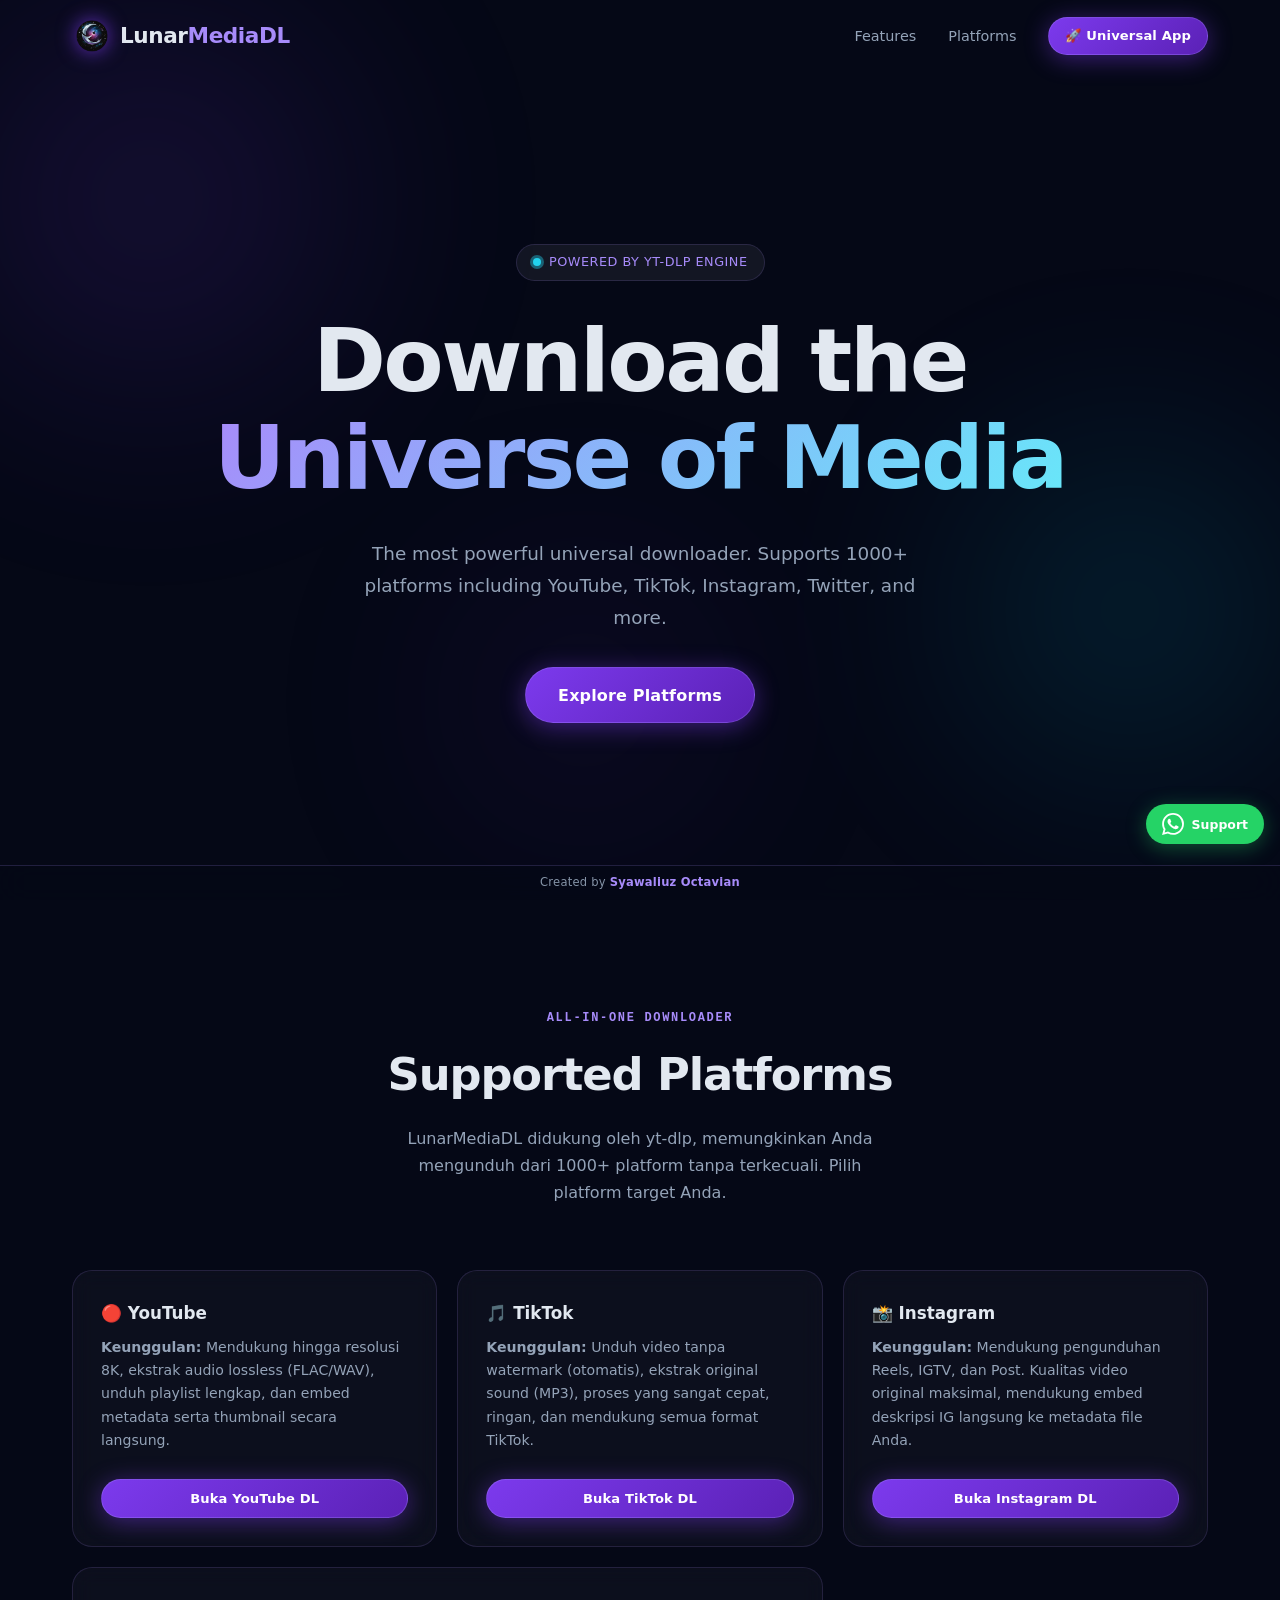
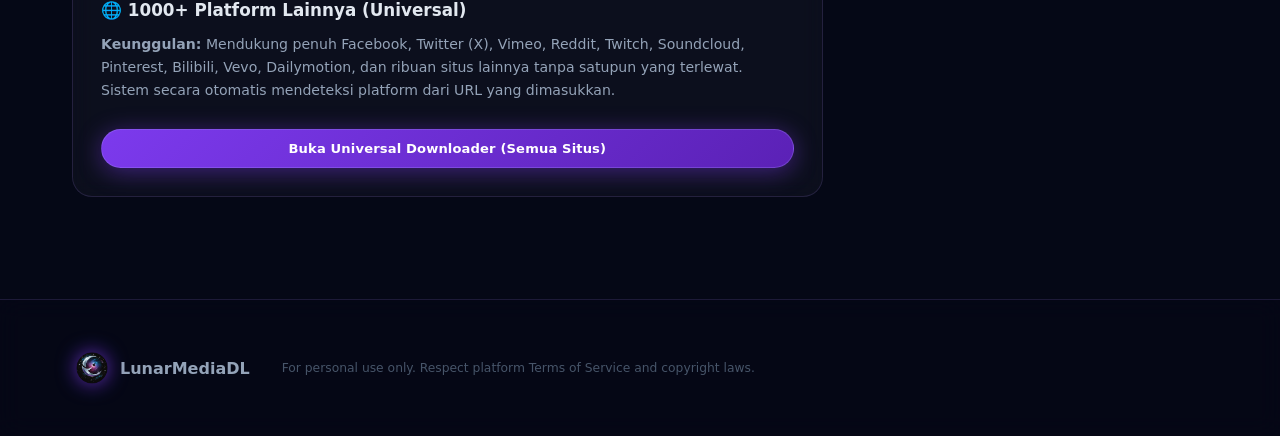
==== commit d0b39928: "Update index.html" ====
--- a/index.html
+++ b/index.html
@@ -98,6 +98,18 @@
 </footer>
 <div class="creator-credit">Created by <strong>Syawaliuz Octavian</strong></div>
 
+<a href="https://wa.me/6282245186794?text=Hi%2C%20I%20need%20help%20with%20LunarYtdl" 
+   class="wa-contact-btn" 
+   target="_blank" 
+   rel="noopener noreferrer"
+   title="Contact Support"
+   aria-label="Contact support via WhatsApp">
+  <svg viewBox="0 0 24 24" fill="currentColor" width="22" height="22">
+    <path d="M17.472 14.382c-.297-.149-1.758-.867-2.03-.967-.273-.099-.471-.148-.67.15-.197.297-.767.966-.94 1.164-.173.199-.347.223-.644.075-.297-.15-1.255-.463-2.39-1.475-.883-.788-1.48-1.761-1.653-2.059-.173-.297-.018-.458.13-.606.134-.133.298-.347.446-.52.149-.174.198-.298.298-.497.099-.198.05-.371-.025-.52-.075-.149-.669-1.612-.916-2.207-.242-.579-.487-.5-.669-.51-.173-.008-.371-.01-.57-.01-.198 0-.52.074-.792.372-.272.297-1.04 1.016-1.04 2.479 0 1.462 1.065 2.875 1.213 3.074.149.198 2.096 3.2 5.077 4.487.709.306 1.262.489 1.694.625.712.227 1.36.195 1.871.118.571-.085 1.758-.719 2.006-1.413.248-.694.248-1.289.173-1.413-.074-.124-.272-.198-.57-.347m-5.421 7.403h-.004a9.87 9.87 0 01-5.031-1.378l-.361-.214-3.741.982.998-3.648-.235-.374a9.86 9.86 0 01-1.51-5.26c.001-5.45 4.436-9.884 9.888-9.884 2.64 0 5.122 1.03 6.988 2.898a9.825 9.825 0 012.893 6.994c-.003 5.45-4.437 9.884-9.885 9.884m8.413-18.297A11.815 11.815 0 0012.05 0C5.495 0 .16 5.335.157 11.892c0 2.096.547 4.142 1.588 5.945L.057 24l6.305-1.654a11.882 11.882 0 005.683 1.448h.005c6.554 0 11.89-5.335 11.893-11.893a11.821 11.821 0 00-3.48-8.413Z"/>
+  </svg>
+  <span>Support</span>
+</a>
+
 <script src="js/stars.js"></script>
 <script src="js/ui.js"></script>
 <script>document.addEventListener('DOMContentLoaded', () => { if (typeof UI !== 'undefined') UI.init(); });</script>
